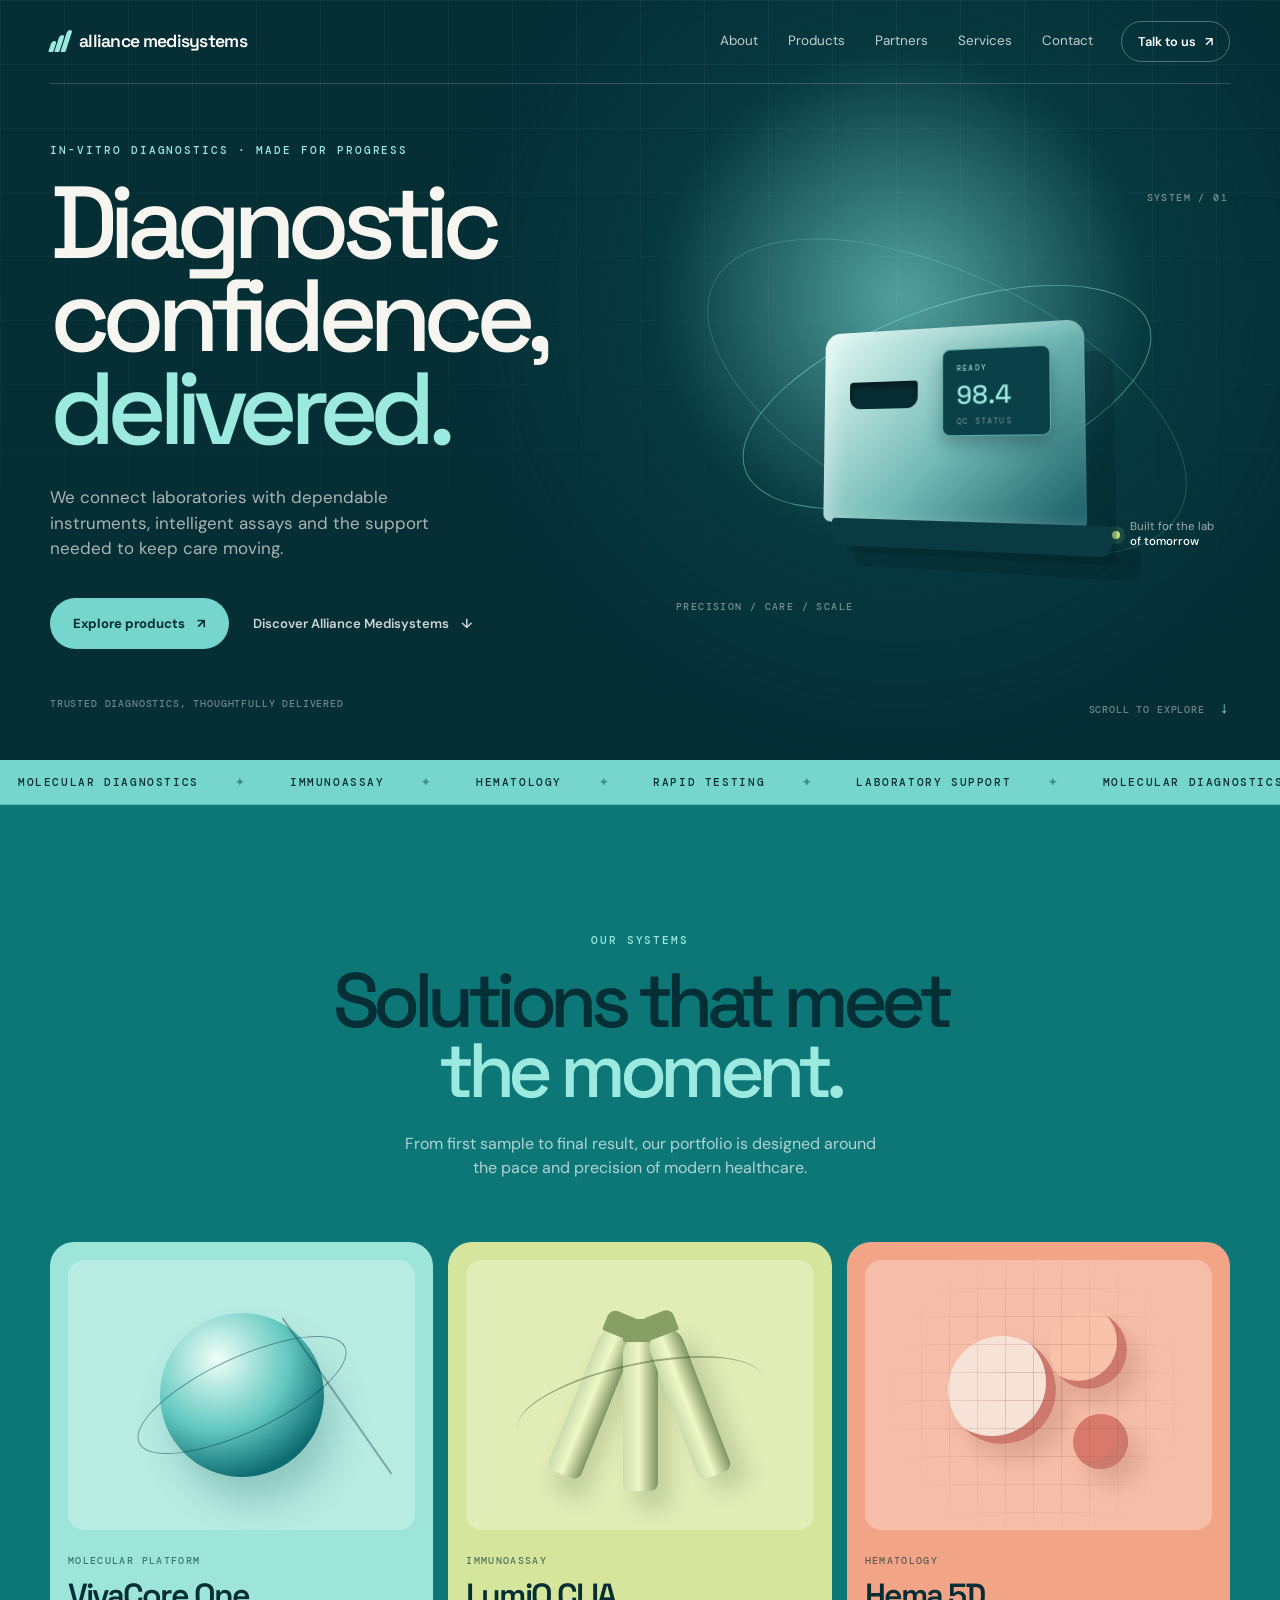
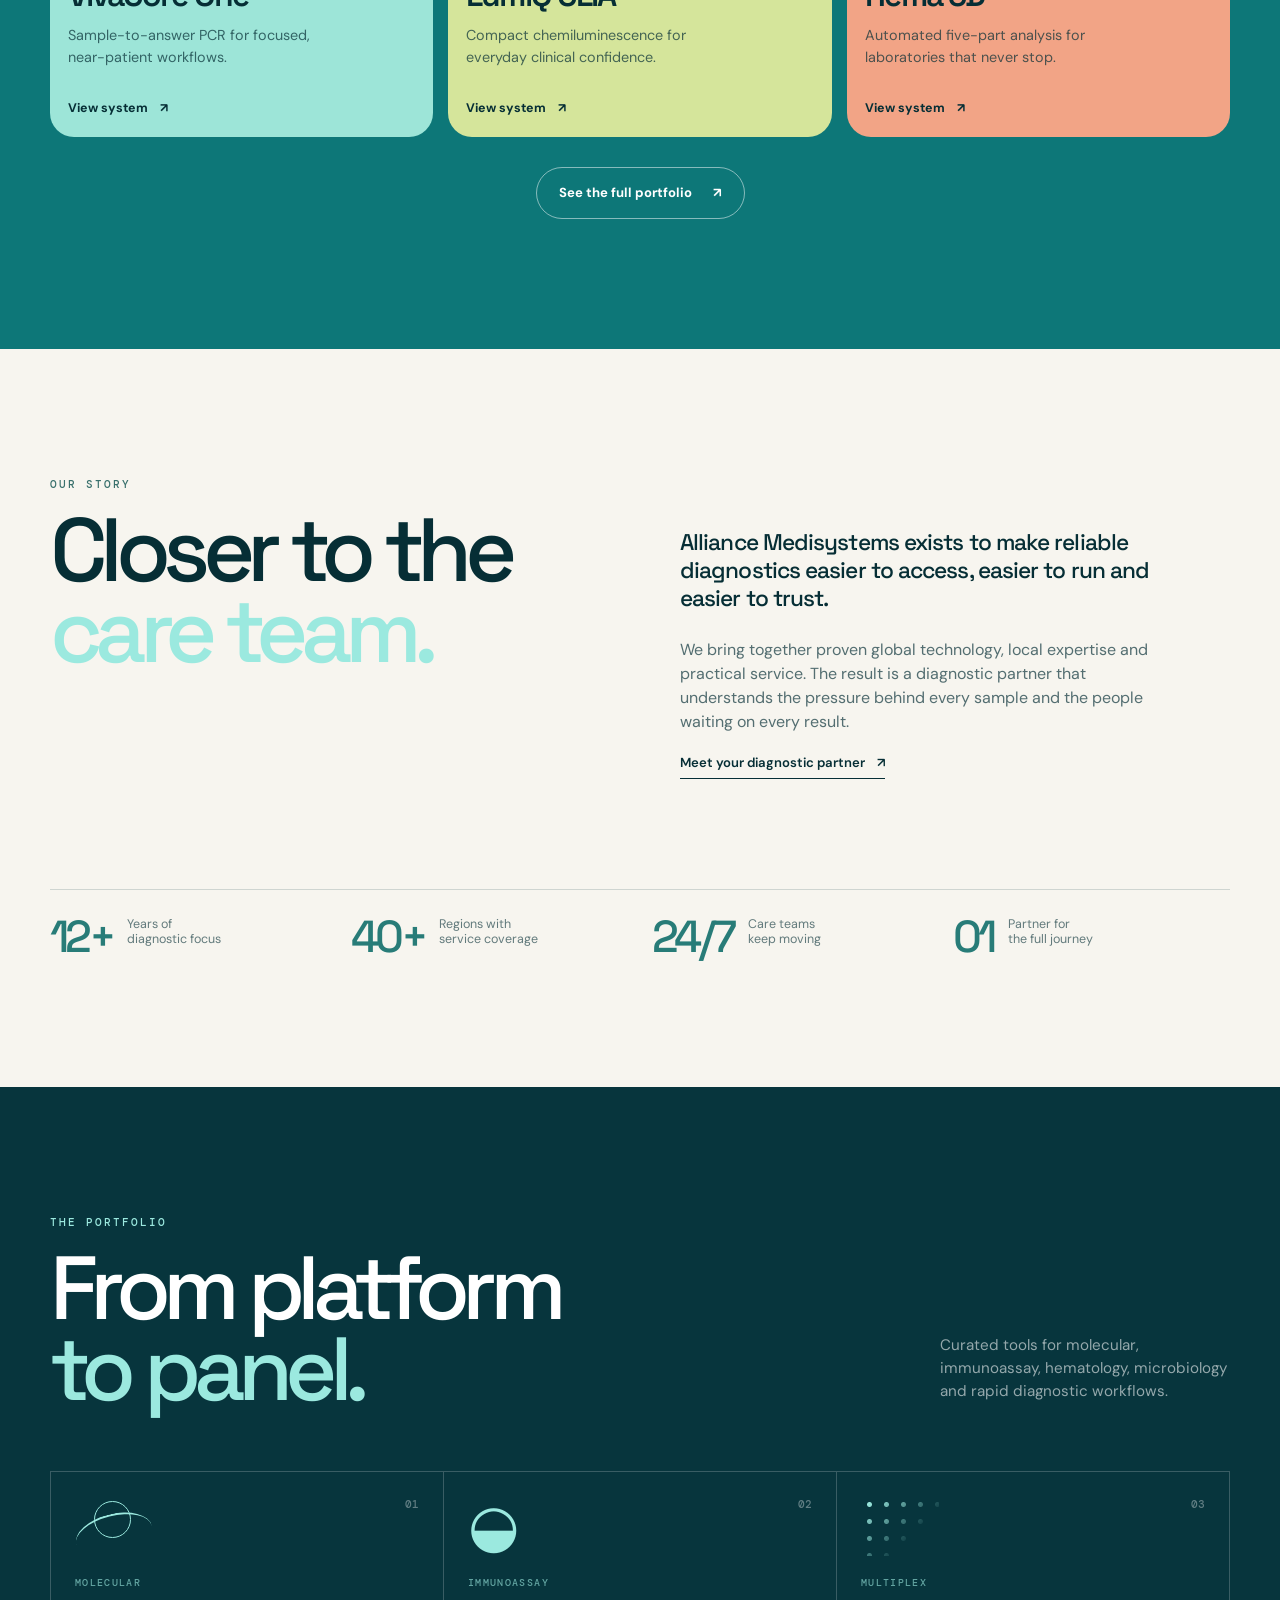
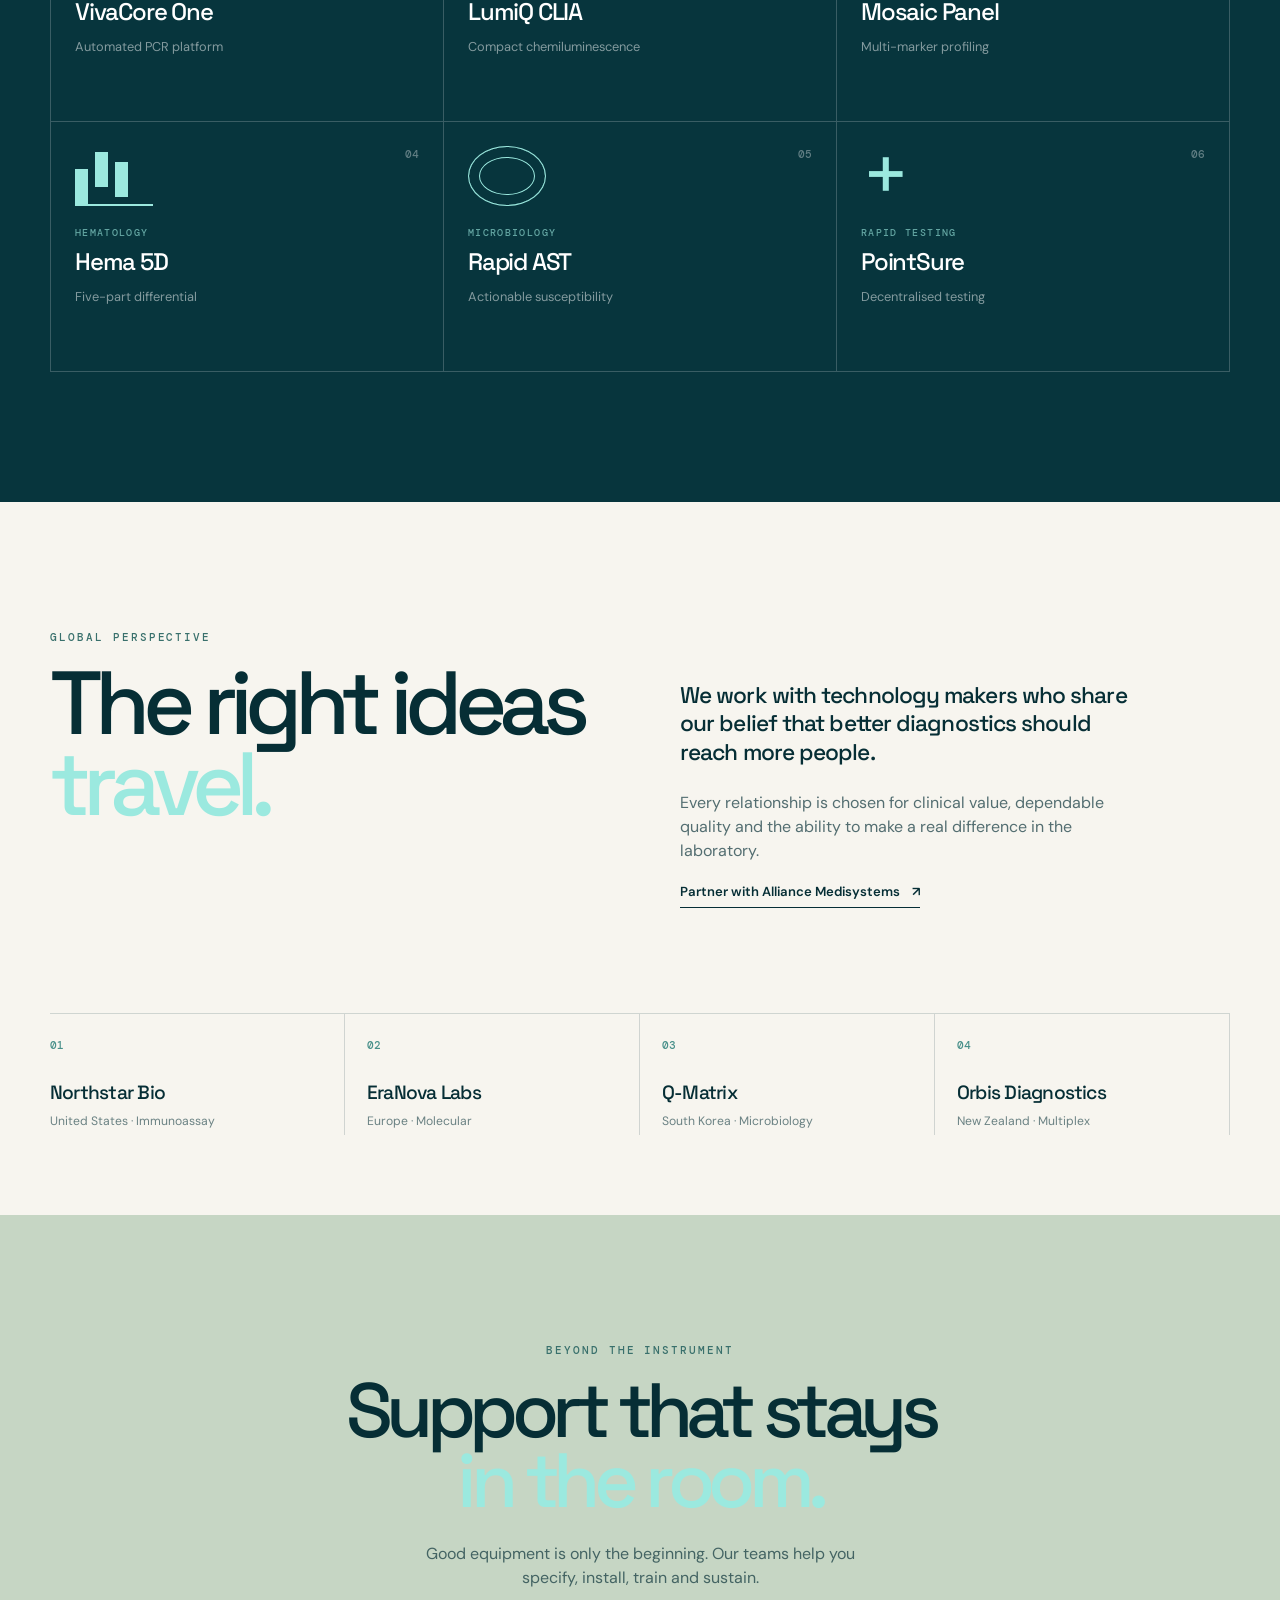
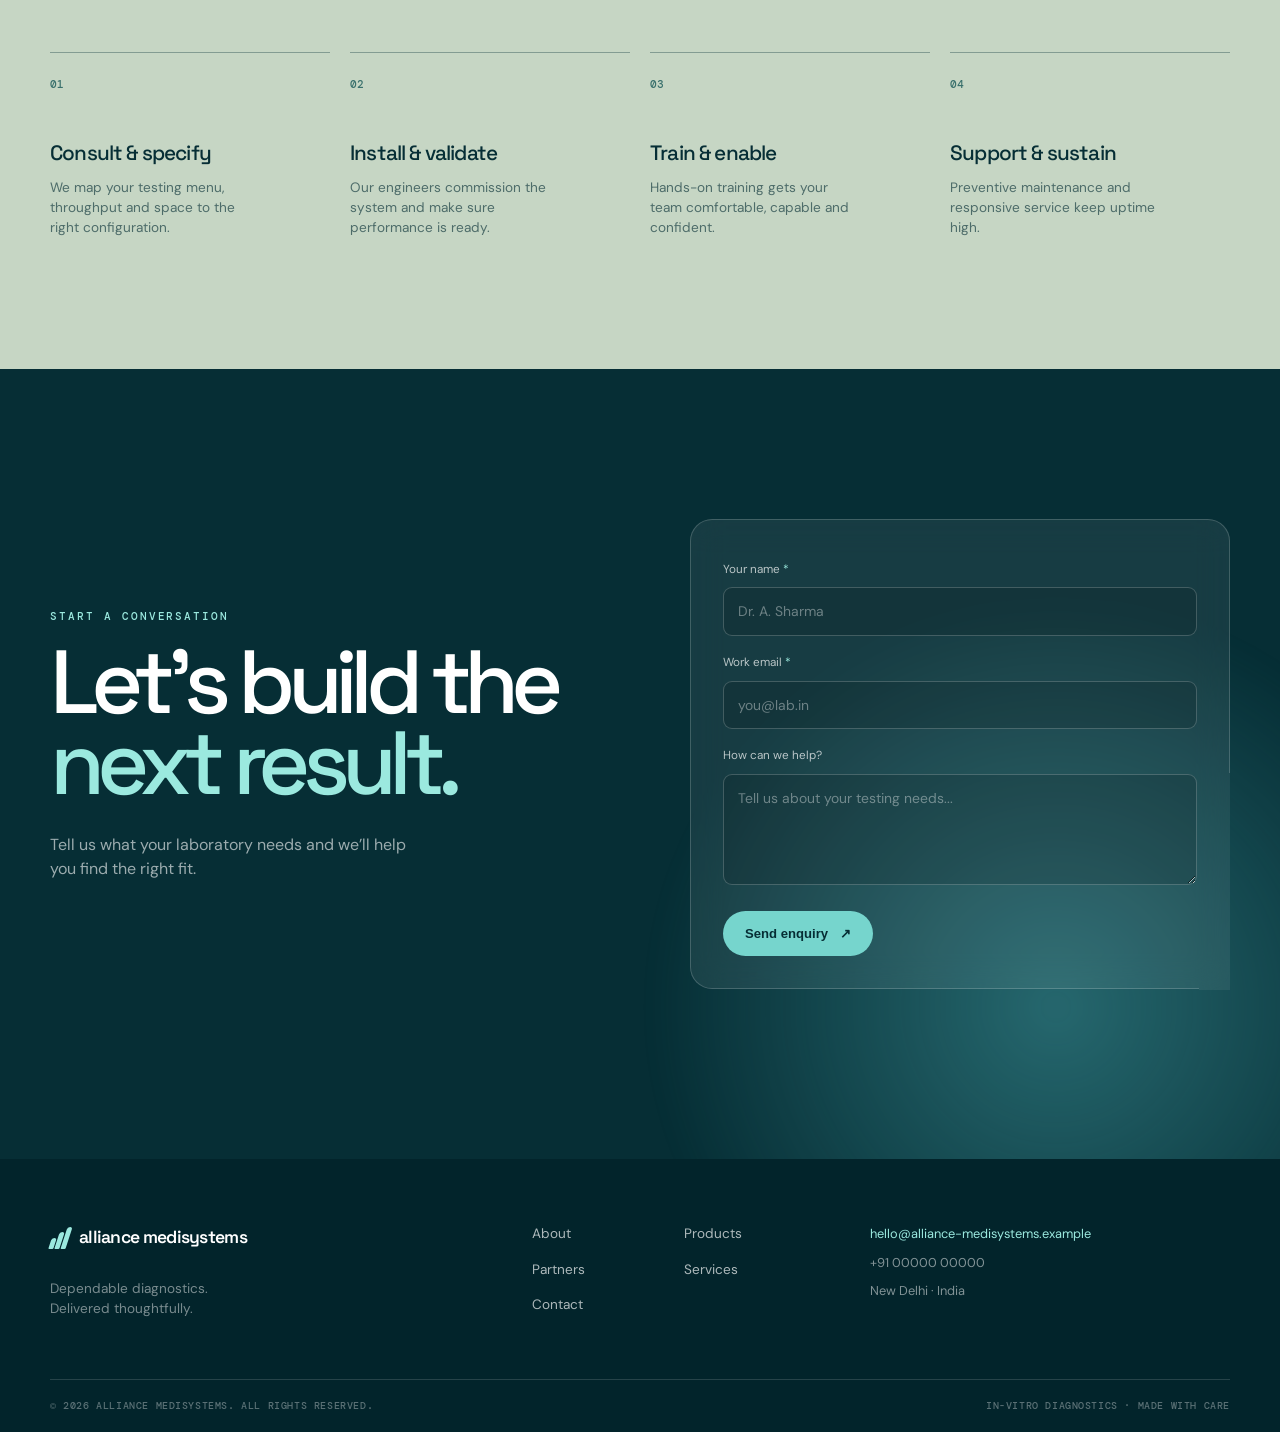
==== index.html @ 9b1dbcbf "Add files via upload" ====
<!doctype html>
<html lang="en">
  <head>
    <meta charset="UTF-8" />
    <meta name="viewport" content="width=device-width, initial-scale=1.0" />
    <meta name="description" content="Alliance Medisystems brings dependable diagnostic instruments, assays and laboratory support to healthcare teams." />
    <meta name="theme-color" content="#062e35" />
    <title>Alliance Medisystems — Diagnostic confidence, delivered</title>
    <link rel="icon" href="favicon.svg" type="image/svg+xml" />
    <link rel="stylesheet" href="styles.css" />
  </head>
  <body>
    <header class="site-header">
      <div class="container nav-wrap">
        <a class="brand" href="#top" aria-label="Alliance Medisystems home">
          <span class="brand-mark" aria-hidden="true"><i></i><i></i><i></i></span>
          <span>alliance medisystems</span>
        </a>
        <nav class="nav-links" aria-label="Primary navigation">
          <a href="#about">About</a>
          <a href="#products">Products</a>
          <a href="#partners">Partners</a>
          <a href="#services">Services</a>
          <a href="#contact">Contact</a>
        </nav>
        <a class="nav-cta" href="#contact">Talk to us <span aria-hidden="true">↗</span></a>
      </div>
    </header>

    <main id="top">
      <section class="hero section-dark">
        <div class="hero-glow"></div>
        <div class="hero-grid"></div>
        <div class="container hero-content">
          <div class="hero-copy">
            <p class="eyebrow">In-vitro diagnostics · Made for progress</p>
            <h1>Diagnostic confidence,<br /><em>delivered.</em></h1>
            <p class="hero-intro">We connect laboratories with dependable instruments, intelligent assays and the support needed to keep care moving.</p>
            <div class="hero-actions">
              <a class="button button-primary" href="#products">Explore products <span aria-hidden="true">↗</span></a>
              <a class="text-link" href="#about">Discover Alliance Medisystems <span aria-hidden="true">↓</span></a>
            </div>
          </div>
          <div class="hero-stage" aria-label="Abstract diagnostic instrument illustration">
            <div class="orbit orbit-one"></div>
            <div class="orbit orbit-two"></div>
            <div class="stage-label stage-label-top">SYSTEM / 01</div>
            <div class="analyzer">
              <div class="analyzer-screen"><span>READY</span><strong>98.4</strong><small>QC STATUS</small></div>
              <div class="analyzer-slot"></div>
              <div class="analyzer-body"></div>
              <div class="analyzer-base"></div>
            </div>
            <div class="stage-note"><span class="status-dot"></span><span>Built for the lab<br /><b>of tomorrow</b></span></div>
            <div class="stage-label stage-label-bottom">PRECISION / CARE / SCALE</div>
          </div>
        </div>
        <div class="container hero-foot">
          <span>Trusted diagnostics, thoughtfully delivered</span>
          <span class="scroll-cue">Scroll to explore <b>↓</b></span>
        </div>
      </section>

      <section class="ticker" aria-label="Company focus">
        <div class="ticker-track"><span>MOLECULAR DIAGNOSTICS <b>✦</b></span><span>IMMUNOASSAY <b>✦</b></span><span>HEMATOLOGY <b>✦</b></span><span>RAPID TESTING <b>✦</b></span><span>LABORATORY SUPPORT <b>✦</b></span><span>MOLECULAR DIAGNOSTICS <b>✦</b></span></div>
      </section>

      <section class="section section-aqua" id="products">
        <div class="container">
          <div class="section-heading centered">
            <p class="eyebrow">Our systems</p>
            <h2>Solutions that meet<br /><em>the moment.</em></h2>
            <p>From first sample to final result, our portfolio is designed around the pace and precision of modern healthcare.</p>
          </div>
          <div class="feature-products">
            <article class="feature-card feature-card-teal">
              <div class="product-visual visual-molecular"><span class="visual-orb"></span><span class="visual-ring"></span><span class="visual-line"></span></div>
              <div class="card-kicker">Molecular platform</div>
              <h3>VivaCore One</h3>
              <p>Sample-to-answer PCR for focused, near-patient workflows.</p>
              <a href="#catalog">View system <span aria-hidden="true">↗</span></a>
            </article>
            <article class="feature-card feature-card-lime">
              <div class="product-visual visual-immuno"><span class="tube tube-one"></span><span class="tube tube-two"></span><span class="tube tube-three"></span><span class="visual-wave"></span></div>
              <div class="card-kicker">Immunoassay</div>
              <h3>LumiQ CLIA</h3>
              <p>Compact chemiluminescence for everyday clinical confidence.</p>
              <a href="#catalog">View system <span aria-hidden="true">↗</span></a>
            </article>
            <article class="feature-card feature-card-coral">
              <div class="product-visual visual-hematology"><span class="cell cell-a"></span><span class="cell cell-b"></span><span class="cell cell-c"></span><span class="visual-grid-lines"></span></div>
              <div class="card-kicker">Hematology</div>
              <h3>Hema 5D</h3>
              <p>Automated five-part analysis for laboratories that never stop.</p>
              <a href="#catalog">View system <span aria-hidden="true">↗</span></a>
            </article>
          </div>
          <div class="section-end-link"><a class="button button-outline" href="#catalog">See the full portfolio <span aria-hidden="true">↗</span></a></div>
        </div>
      </section>

      <section class="section section-paper" id="about">
        <div class="container split-layout">
          <div class="section-heading">
            <p class="eyebrow eyebrow-dark">Our story</p>
            <h2>Closer to the<br /><em>care team.</em></h2>
          </div>
          <div class="story-copy">
            <p class="lead">Alliance Medisystems exists to make reliable diagnostics easier to access, easier to run and easier to trust.</p>
            <p>We bring together proven global technology, local expertise and practical service. The result is a diagnostic partner that understands the pressure behind every sample and the people waiting on every result.</p>
            <a class="dark-link" href="#contact">Meet your diagnostic partner <span aria-hidden="true">↗</span></a>
          </div>
        </div>
        <div class="container stats-row">
          <div class="stat"><strong>12+</strong><span>Years of<br />diagnostic focus</span></div>
          <div class="stat"><strong>40+</strong><span>Regions with<br />service coverage</span></div>
          <div class="stat"><strong>24/7</strong><span>Care teams<br />keep moving</span></div>
          <div class="stat"><strong>01</strong><span>Partner for<br />the full journey</span></div>
        </div>
      </section>

      <section class="section section-dark catalog-section" id="catalog">
        <div class="container">
          <div class="section-heading split-heading">
            <div><p class="eyebrow">The portfolio</p><h2>From platform<br /><em>to panel.</em></h2></div>
            <p>Curated tools for molecular, immunoassay, hematology, microbiology and rapid diagnostic workflows.</p>
          </div>
          <div class="catalog-grid">
            <article class="catalog-card"><span class="catalog-number">01</span><div class="mini-icon mini-wave"></div><p class="card-kicker">Molecular</p><h3>VivaCore One</h3><span>Automated PCR platform</span></article>
            <article class="catalog-card"><span class="catalog-number">02</span><div class="mini-icon mini-signal"></div><p class="card-kicker">Immunoassay</p><h3>LumiQ CLIA</h3><span>Compact chemiluminescence</span></article>
            <article class="catalog-card"><span class="catalog-number">03</span><div class="mini-icon mini-dots"></div><p class="card-kicker">Multiplex</p><h3>Mosaic Panel</h3><span>Multi-marker profiling</span></article>
            <article class="catalog-card"><span class="catalog-number">04</span><div class="mini-icon mini-bars"></div><p class="card-kicker">Hematology</p><h3>Hema 5D</h3><span>Five-part differential</span></article>
            <article class="catalog-card"><span class="catalog-number">05</span><div class="mini-icon mini-ring"></div><p class="card-kicker">Microbiology</p><h3>Rapid AST</h3><span>Actionable susceptibility</span></article>
            <article class="catalog-card"><span class="catalog-number">06</span><div class="mini-icon mini-cross"></div><p class="card-kicker">Rapid testing</p><h3>PointSure</h3><span>Decentralised testing</span></article>
          </div>
        </div>
      </section>

      <section class="section section-paper partners-section" id="partners">
        <div class="container split-layout">
          <div class="section-heading"><p class="eyebrow eyebrow-dark">Global perspective</p><h2>The right ideas<br /><em>travel.</em></h2></div>
          <div class="story-copy"><p class="lead">We work with technology makers who share our belief that better diagnostics should reach more people.</p><p>Every relationship is chosen for clinical value, dependable quality and the ability to make a real difference in the laboratory.</p><a class="dark-link" href="#contact">Partner with Alliance Medisystems <span aria-hidden="true">↗</span></a></div>
        </div>
        <div class="container partner-list">
          <div><span>01</span><strong>Northstar Bio</strong><small>United States · Immunoassay</small></div>
          <div><span>02</span><strong>EraNova Labs</strong><small>Europe · Molecular</small></div>
          <div><span>03</span><strong>Q-Matrix</strong><small>South Korea · Microbiology</small></div>
          <div><span>04</span><strong>Orbis Diagnostics</strong><small>New Zealand · Multiplex</small></div>
        </div>
      </section>

      <section class="section section-sage" id="services">
        <div class="container">
          <div class="section-heading centered"><p class="eyebrow eyebrow-dark">Beyond the instrument</p><h2>Support that stays<br /><em>in the room.</em></h2><p>Good equipment is only the beginning. Our teams help you specify, install, train and sustain.</p></div>
          <div class="service-steps">
            <div class="service-step"><span>01</span><h3>Consult & specify</h3><p>We map your testing menu, throughput and space to the right configuration.</p></div>
            <div class="service-step"><span>02</span><h3>Install & validate</h3><p>Our engineers commission the system and make sure performance is ready.</p></div>
            <div class="service-step"><span>03</span><h3>Train & enable</h3><p>Hands-on training gets your team comfortable, capable and confident.</p></div>
            <div class="service-step"><span>04</span><h3>Support & sustain</h3><p>Preventive maintenance and responsive service keep uptime high.</p></div>
          </div>
        </div>
      </section>

      <section class="section contact-section section-dark" id="contact">
        <div class="hero-glow contact-glow"></div>
        <div class="container contact-layout">
          <div class="section-heading"><p class="eyebrow">Start a conversation</p><h2>Let’s build the<br /><em>next result.</em></h2><p>Tell us what your laboratory needs and we’ll help you find the right fit.</p></div>
          <div class="contact-card">
            <form action="mailto:hello@alliance-medisystems.example" method="post" enctype="text/plain">
              <label for="name">Your name <span>*</span></label><input id="name" name="name" type="text" placeholder="Dr. A. Sharma" required />
              <label for="email">Work email <span>*</span></label><input id="email" name="email" type="email" placeholder="you@lab.in" required />
              <label for="message">How can we help?</label><textarea id="message" name="message" rows="4" placeholder="Tell us about your testing needs..."></textarea>
              <button class="button button-primary" type="submit">Send enquiry <span aria-hidden="true">↗</span></button>
            </form>
          </div>
        </div>
      </section>
    </main>

    <footer class="site-footer">
      <div class="container footer-main">
        <div><a class="brand brand-footer" href="#top"><span class="brand-mark" aria-hidden="true"><i></i><i></i><i></i></span><span>alliance medisystems</span></a><p>Dependable diagnostics.<br />Delivered thoughtfully.</p></div>
        <div class="footer-links"><a href="#about">About</a><a href="#products">Products</a><a href="#partners">Partners</a><a href="#services">Services</a><a href="#contact">Contact</a></div>
        <div class="footer-contact"><span>hello@alliance-medisystems.example</span><span>+91 00000 00000</span><span>New Delhi · India</span></div>
      </div>
      <div class="container footer-bottom"><span>© 2026 Alliance Medisystems. All rights reserved.</span><span>In-vitro diagnostics · Made with care</span></div>
    </footer>
  </body>
</html>
---- styles.css ----
@import url('https://fonts.googleapis.com/css2?family=DM+Mono:wght@400;500&family=DM+Sans:wght@400;500;600;700&family=Space+Grotesk:wght@400;500;600;700&display=swap');

:root { --ink:#062e35; --ink-deep:#03242a; --paper:#f7f5ef; --aqua:#76d5cd; --aqua-bright:#9be9df; --lime:#d5e59b; --sage:#c6d6c4; --coral:#ef9b7b; --muted:#9ab1ae; --line:rgba(6,46,53,.16); --display:'Space Grotesk', sans-serif; --body:'DM Sans', sans-serif; --mono:'DM Mono', monospace; }
* { box-sizing:border-box; }
html { scroll-behavior:smooth; }
body { margin:0; background:var(--paper); color:var(--ink); font-family:var(--body); font-size:16px; line-height:1.5; }
a { color:inherit; text-decoration:none; }
.container { width:min(1180px, calc(100% - 48px)); margin-inline:auto; }
.site-header { position:absolute; inset:0 0 auto; z-index:5; color:#fff; }
.nav-wrap { display:flex; align-items:center; justify-content:space-between; gap:28px; min-height:84px; border-bottom:1px solid rgba(255,255,255,.18); }
.brand { display:inline-flex; align-items:center; gap:10px; font-family:var(--display); font-size:1.1rem; font-weight:600; letter-spacing:-.04em; }
.brand-mark { display:inline-flex; align-items:flex-end; gap:2px; height:22px; }
.brand-mark i { display:block; width:5px; border-radius:5px 5px 2px 2px; background:var(--aqua-bright); transform:skew(-18deg); }
.brand-mark i:nth-child(1){height:11px}.brand-mark i:nth-child(2){height:17px}.brand-mark i:nth-child(3){height:22px}
.nav-links { display:flex; align-items:center; gap:30px; margin-left:auto; font-size:.84rem; color:rgba(255,255,255,.76); }
.nav-links a,.footer-links a { transition:color .2s ease; }.nav-links a:hover,.footer-links a:hover { color:var(--aqua-bright); }
.nav-cta { display:inline-flex; align-items:center; gap:9px; border:1px solid rgba(255,255,255,.3); padding:10px 16px; border-radius:999px; font-size:.8rem; font-weight:600; transition:background .2s ease; }.nav-cta:hover { background:rgba(255,255,255,.14); }
.section { padding:130px 0; }.section-dark { position:relative; overflow:hidden; background:var(--ink); color:var(--paper); }.section-paper { background:var(--paper); }.section-aqua { background:#0d7778; color:#fff; }.section-sage { background:var(--sage); }
.hero { min-height:760px; display:flex; flex-direction:column; justify-content:center; padding:145px 0 42px; }.hero-glow { position:absolute; width:75vw; height:75vw; right:-8%; top:-24%; background:radial-gradient(circle, rgba(116,213,205,.7), rgba(7,79,84,.34) 36%, transparent 68%); filter:blur(10px); pointer-events:none; }.hero-grid { position:absolute; inset:0; opacity:.13; background-image:linear-gradient(rgba(255,255,255,.35) 1px, transparent 1px),linear-gradient(90deg,rgba(255,255,255,.35) 1px,transparent 1px); background-size:64px 64px; mask-image:linear-gradient(to bottom, #000, transparent 80%); }
.hero-content { position:relative; z-index:1; display:grid; grid-template-columns:1fr 1fr; align-items:center; gap:48px; }.hero-copy { max-width:620px; }.eyebrow { margin:0 0 20px; color:var(--aqua-bright); font:500 .68rem/1 var(--mono); letter-spacing:.18em; text-transform:uppercase; }.eyebrow-dark { color:#39706c; }.hero h1,.section-heading h2 { margin:0; font:500 clamp(3.6rem, 8vw, 7rem)/.91 var(--display); letter-spacing:-.085em; }.hero h1 em,.section-heading h2 em { color:var(--aqua-bright); font-style:normal; }.hero-intro { max-width:420px; margin:30px 0 0; color:rgba(247,245,239,.68); font-size:1.06rem; }.hero-actions { display:flex; align-items:center; gap:24px; margin-top:36px; }.button { display:inline-flex; align-items:center; justify-content:center; gap:12px; border:1px solid transparent; border-radius:999px; padding:15px 22px; font-size:.82rem; font-weight:700; cursor:pointer; }.button-primary { background:var(--aqua); color:var(--ink); }.button-primary:hover { background:var(--aqua-bright); }.button-outline { border-color:rgba(255,255,255,.5); color:#fff; }.button-outline:hover { background:#fff; color:var(--ink); }.text-link,.dark-link { display:inline-flex; align-items:center; gap:12px; font-size:.82rem; font-weight:600; }.text-link { color:rgba(255,255,255,.8); }.text-link:hover,.dark-link:hover { color:var(--aqua-bright); }.dark-link { color:var(--ink); border-bottom:1px solid currentColor; padding-bottom:5px; }
.hero-stage { position:relative; min-height:470px; }.analyzer { position:absolute; z-index:2; width:270px; height:270px; left:50%; top:50%; transform:translate(-50%,-44%) perspective(600px) rotateX(4deg) rotateY(-16deg); }.analyzer-body { position:absolute; inset:48px 0 24px; background:linear-gradient(135deg,#e5faf4,#72bab5 55%,#155a62); border-radius:17px 17px 8px 8px; box-shadow:26px 31px 0 rgba(0,29,35,.28), inset 10px 0 20px rgba(255,255,255,.3); }.analyzer-base { position:absolute; height:28px; left:10px; right:-22px; bottom:0; background:#0a3b43; border-radius:4px 4px 12px 12px; box-shadow:25px 20px 0 rgba(0,24,29,.25); }.analyzer-screen { position:absolute; z-index:3; width:108px; height:87px; top:71px; right:32px; padding:12px 14px; background:#0a4048; color:var(--aqua-bright); border:1px solid rgba(160,255,242,.55); border-radius:8px; font-family:var(--mono); box-shadow:0 8px 18px rgba(0,31,36,.3); }.analyzer-screen span,.analyzer-screen small { display:block; font-size:8px; letter-spacing:.15em; }.analyzer-screen strong { display:block; margin:5px 0 4px; font:500 1.6rem var(--display); }.analyzer-screen small { color:rgba(255,255,255,.45); }.analyzer-slot { position:absolute; z-index:3; left:29px; top:101px; width:75px; height:28px; background:#082e35; border-radius:4px 4px 12px 12px; box-shadow:inset 0 4px 8px #0008; }.orbit { position:absolute; left:50%; top:50%; border:1px solid rgba(150,248,232,.45); border-radius:50%; transform:translate(-50%,-50%) rotate(-20deg); }.orbit-one { width:430px; height:180px; }.orbit-two { width:520px; height:245px; transform:translate(-50%,-50%) rotate(26deg); border-color:rgba(150,248,232,.2); }.stage-label { position:absolute; font:500 .62rem var(--mono); letter-spacing:.14em; color:rgba(255,255,255,.45); }.stage-label-top { top:29px; right:2px; }.stage-label-bottom { bottom:19px; left:12px; }.stage-note { position:absolute; right:16px; bottom:83px; display:flex; align-items:center; gap:10px; color:rgba(255,255,255,.6); font-size:.72rem; line-height:1.25; }.stage-note b { color:#fff; font-weight:500; }.status-dot { width:8px; height:8px; border-radius:50%; background:#bade85; box-shadow:0 0 0 5px rgba(186,222,133,.13); }.hero-foot { position:relative; z-index:1; display:flex; justify-content:space-between; margin-top:48px; color:rgba(255,255,255,.42); font:500 .65rem var(--mono); letter-spacing:.08em; text-transform:uppercase; }.scroll-cue b { color:var(--aqua-bright); font-size:1rem; margin-left:8px; }
.ticker { overflow:hidden; background:var(--aqua); color:var(--ink); border-bottom:1px solid rgba(6,46,53,.18); }.ticker-track { display:flex; justify-content:space-around; min-width:1100px; gap:44px; padding:15px 18px; font:500 .67rem var(--mono); letter-spacing:.15em; white-space:nowrap; }.ticker b { margin-left:28px; color:#3c8f8a; }
.section-heading.centered { max-width:650px; margin:0 auto 62px; text-align:center; }.section-heading.centered h2 { font-size:clamp(3rem,6vw,5.2rem); }.section-heading.centered > p:last-child { max-width:480px; margin:26px auto 0; color:rgba(255,255,255,.68); }.section-paper .section-heading.centered > p:last-child,.section-sage .section-heading.centered > p:last-child { color:rgba(6,46,53,.68); }
.feature-products { display:grid; grid-template-columns:repeat(3,1fr); gap:15px; }.feature-card { min-height:490px; padding:18px; border-radius:24px; color:var(--ink); overflow:hidden; transition:transform .3s ease; }.feature-card:hover { transform:translateY(-6px); }.feature-card-teal { background:#9de5d8; }.feature-card-lime { background:var(--lime); }.feature-card-coral { background:#f2a486; }.product-visual { position:relative; height:270px; overflow:hidden; border-radius:16px; background:rgba(255,255,255,.28); }.card-kicker { margin:24px 0 8px; font:500 .65rem var(--mono); letter-spacing:.13em; text-transform:uppercase; opacity:.62; }.feature-card h3 { margin:0; font:600 2rem var(--display); letter-spacing:-.06em; }.feature-card p { max-width:260px; min-height:48px; margin:10px 0 22px; color:rgba(6,46,53,.7); font-size:.9rem; }.feature-card a { font-size:.78rem; font-weight:700; }.feature-card a span,.section-end-link span { margin-left:9px; }.section-end-link { margin-top:30px; text-align:center; }.section-aqua .button-outline { border-color:rgba(255,255,255,.5); }
.visual-orb { position:absolute; width:164px; height:164px; left:50%; top:50%; transform:translate(-50%,-50%); border-radius:50%; background:radial-gradient(circle at 35% 28%,#effff7,#62c8c0 45%,#0d6c71 76%); box-shadow:12px 26px 35px rgba(6,79,78,.22); }.visual-ring { position:absolute; width:228px; height:75px; left:50%; top:50%; transform:translate(-50%,-50%) rotate(-25deg); border:1px solid rgba(6,46,53,.45); border-radius:50%; }.visual-line { position:absolute; width:190px; height:2px; left:50%; top:50%; background:rgba(6,46,53,.34); transform:rotate(55deg); }.tube { position:absolute; bottom:50px; width:35px; height:155px; border-radius:18px 18px 8px 8px; background:linear-gradient(90deg,#cbdbac,#eff8c7 45%,#819363); box-shadow:12px 17px 20px rgba(57,81,38,.18); transform:rotate(22deg); }.tube:before { content:''; position:absolute; top:-17px; left:0; width:35px; height:23px; border-radius:8px 8px 2px 2px; background:#879e65; }.tube-one{left:31%;}.tube-two{left:45%; bottom:39px; transform:rotate(0deg);}.tube-three{left:59%; transform:rotate(-21deg);}.visual-wave { position:absolute; width:250px; height:80px; left:50%; top:53%; border-top:2px solid rgba(57,80,40,.42); border-radius:50%; transform:translate(-50%,-50%) rotate(-12deg); }.cell { position:absolute; border-radius:50%; background:#f6e2d6; box-shadow:inset -10px -8px 0 #ce796d, 13px 16px 20px rgba(124,59,47,.18); }.cell-a{width:108px;height:108px;left:24%;top:28%}.cell-b{width:78px;height:78px;left:53%;top:19%;background:#f8c1a9}.cell-c{width:55px;height:55px;left:60%;top:57%;background:#d8796b}.visual-grid-lines { position:absolute; inset:0; background-image:linear-gradient(rgba(117,57,45,.2) 1px, transparent 1px),linear-gradient(90deg,rgba(117,57,45,.2) 1px,transparent 1px); background-size:28px 28px; mask-image:radial-gradient(circle,#000 10%,transparent 72%); }
.split-layout { display:grid; grid-template-columns:1fr 1fr; gap:80px; align-items:start; }.section-heading h2 { color:var(--ink); font-size:clamp(3.4rem,7vw,6.4rem); }.story-copy { max-width:470px; padding-top:50px; }.story-copy p { color:rgba(6,46,53,.68); }.story-copy .lead { margin:0 0 24px; color:var(--ink); font:500 1.42rem/1.25 var(--display); letter-spacing:-.04em; }.stats-row { display:grid; grid-template-columns:repeat(4,1fr); gap:24px; margin-top:110px; padding-top:27px; border-top:1px solid var(--line); }.stat { display:flex; align-items:flex-start; gap:14px; }.stat strong { color:#287c78; font:500 2.8rem/.9 var(--display); letter-spacing:-.08em; }.stat span { color:rgba(6,46,53,.62); font-size:.78rem; line-height:1.25; }
.catalog-section { background:#07353d; }.split-heading { display:flex; justify-content:space-between; align-items:end; gap:70px; margin-bottom:60px; }.split-heading h2 { color:#fff; }.split-heading > p { max-width:290px; margin:0 0 8px; color:rgba(255,255,255,.57); font-size:.95rem; }.catalog-grid { display:grid; grid-template-columns:repeat(3,1fr); border-top:1px solid rgba(255,255,255,.2); border-left:1px solid rgba(255,255,255,.2); }.catalog-card { position:relative; min-height:250px; padding:24px; border-right:1px solid rgba(255,255,255,.2); border-bottom:1px solid rgba(255,255,255,.2); transition:background .2s ease; }.catalog-card:hover { background:rgba(119,216,206,.1); }.catalog-number { position:absolute; top:25px; right:24px; color:rgba(255,255,255,.36); font:500 .7rem var(--mono); }.mini-icon { position:relative; width:78px; height:60px; margin-bottom:20px; color:var(--aqua-bright); }.mini-wave:before { content:''; position:absolute; inset:18px 0 0; border-top:2px solid currentColor; border-radius:50%; transform:rotate(-14deg); }.mini-wave:after { content:''; position:absolute; left:19px; top:5px; width:35px; height:35px; border:1px solid currentColor; border-radius:50%; }.mini-signal:before { content:'◒'; font:3.7rem/1 var(--display); }.mini-dots { background:radial-gradient(circle,currentColor 2px,transparent 3px) 0 0/17px 17px; mask-image:linear-gradient(135deg,#000 10%,transparent 70%); }.mini-bars { display:flex; align-items:end; gap:6px; border-bottom:2px solid currentColor; }.mini-bars:before,.mini-bars:after { content:''; width:13px; background:currentColor; }.mini-bars:before { height:35px; box-shadow:20px -17px 0 currentColor,40px -7px 0 currentColor; }.mini-ring { border:1px solid currentColor; border-radius:50%; box-shadow:inset 0 0 0 10px #07353d, inset 0 0 0 11px currentColor; }.mini-cross:before { content:'+'; position:absolute; inset:0; font:5rem/.7 var(--display); }.catalog-card .card-kicker { color:var(--aqua-bright); margin:0 0 7px; }.catalog-card h3 { margin:0 0 7px; color:#fff; font:500 1.5rem var(--display); letter-spacing:-.05em; }.catalog-card > span:last-child { color:rgba(255,255,255,.5); font-size:.8rem; }
.partners-section { padding-bottom:80px; }.partner-list { display:grid; grid-template-columns:repeat(4,1fr); gap:0; margin-top:105px; border-top:1px solid var(--line); }.partner-list > div { padding:24px 18px 5px 0; border-right:1px solid var(--line); }.partner-list > div:not(:first-child){padding-left:22px}.partner-list span { display:block; color:#48908a; font:500 .7rem var(--mono); }.partner-list strong { display:block; margin-top:28px; font:500 1.2rem var(--display); letter-spacing:-.04em; }.partner-list small { display:block; margin-top:7px; color:rgba(6,46,53,.58); font-size:.76rem; }
.service-steps { display:grid; grid-template-columns:repeat(4,1fr); gap:20px; }.service-step { padding-top:18px; border-top:1px solid rgba(6,46,53,.35); }.service-step > span { color:#39706c; font:500 .7rem var(--mono); }.service-step h3 { margin:45px 0 12px; font:500 1.3rem var(--display); letter-spacing:-.04em; }.service-step p { margin:0; max-width:210px; color:rgba(6,46,53,.63); font-size:.85rem; }
.contact-section { padding:150px 0 170px; }.contact-glow { top:20%; right:-20%; background:radial-gradient(circle,rgba(76,172,178,.46),transparent 60%); }.contact-layout { position:relative; z-index:1; display:grid; grid-template-columns:1fr 1fr; align-items:center; gap:100px; }.contact-section .section-heading h2 { color:#fff; }.contact-section .section-heading > p:last-child { max-width:365px; margin-top:28px; color:rgba(255,255,255,.6); }.contact-card { padding:32px; border:1px solid rgba(255,255,255,.18); border-radius:22px; background:rgba(255,255,255,.07); backdrop-filter:blur(16px); }.contact-card form { display:grid; gap:9px; }.contact-card label { margin-top:9px; color:rgba(255,255,255,.7); font-size:.73rem; }.contact-card label span { color:var(--aqua-bright); }.contact-card input,.contact-card textarea { width:100%; border:1px solid rgba(255,255,255,.2); border-radius:9px; padding:13px 14px; background:rgba(0,0,0,.12); color:#fff; font:inherit; font-size:.87rem; outline:0; }.contact-card input:focus,.contact-card textarea:focus { border-color:var(--aqua-bright); }.contact-card textarea { resize:vertical; }.contact-card ::placeholder { color:rgba(255,255,255,.38); }.contact-card button { justify-self:start; margin-top:17px; border:0; }
.site-footer { background:#02242b; color:var(--paper); padding:65px 0 20px; }.footer-main { display:grid; grid-template-columns:1.2fr .8fr 1fr; gap:50px; padding-bottom:60px; }.brand-footer { color:#fff; }.footer-main p { margin:23px 0 0; color:rgba(255,255,255,.47); font-size:.85rem; }.footer-links { display:grid; grid-template-columns:repeat(2,1fr); gap:15px; align-content:start; color:rgba(255,255,255,.68); font-size:.85rem; }.footer-contact { display:grid; align-content:start; gap:9px; color:rgba(255,255,255,.5); font-size:.8rem; }.footer-contact span:first-child { color:var(--aqua-bright); }.footer-bottom { display:flex; justify-content:space-between; gap:20px; padding-top:19px; border-top:1px solid rgba(255,255,255,.14); color:rgba(255,255,255,.35); font:500 .62rem var(--mono); text-transform:uppercase; letter-spacing:.06em; }
@media (max-width: 800px) { .container{width:min(100% - 32px, 620px)}.nav-wrap{min-height:72px}.nav-links{display:none}.nav-cta{padding:8px 12px}.hero{min-height:850px;padding-top:125px}.hero-content,.split-layout,.contact-layout{grid-template-columns:1fr;gap:40px}.hero-copy{max-width:520px}.hero-stage{min-height:390px;order:2}.hero h1{font-size:clamp(3.7rem,17vw,6rem)}.hero-foot{margin-top:25px}.stage-label-top{right:12px}.feature-products,.catalog-grid{grid-template-columns:1fr}.feature-card{min-height:430px}.product-visual{height:220px}.section{padding:90px 0}.section-heading h2{font-size:clamp(3.5rem,16vw,5rem)}.story-copy{padding-top:0}.stats-row{grid-template-columns:repeat(2,1fr);margin-top:65px}.split-heading{display:block}.split-heading>p{margin-top:25px}.partner-list{grid-template-columns:repeat(2,1fr);margin-top:70px}.partner-list>div{border-bottom:1px solid var(--line);padding-bottom:22px}.service-steps{grid-template-columns:repeat(2,1fr);gap:40px 20px}.contact-layout{gap:55px}.footer-main{grid-template-columns:1fr 1fr;gap:35px}.footer-contact{grid-column:1/-1}.footer-bottom{display:block}.footer-bottom span{display:block;margin-top:7px} }
@media (max-width: 430px) { .hero-actions{align-items:flex-start;flex-direction:column;gap:18px}.hero-stage{transform:scale(.83);transform-origin:center top;margin-bottom:-70px}.stats-row{gap:28px 10px}.stat strong{font-size:2.3rem}.partner-list{grid-template-columns:1fr}.partner-list>div,.partner-list>div:not(:first-child){padding-left:0}.service-steps{grid-template-columns:1fr}.footer-main{grid-template-columns:1fr}.footer-links{grid-column:1/-1}.contact-card{padding:21px} }
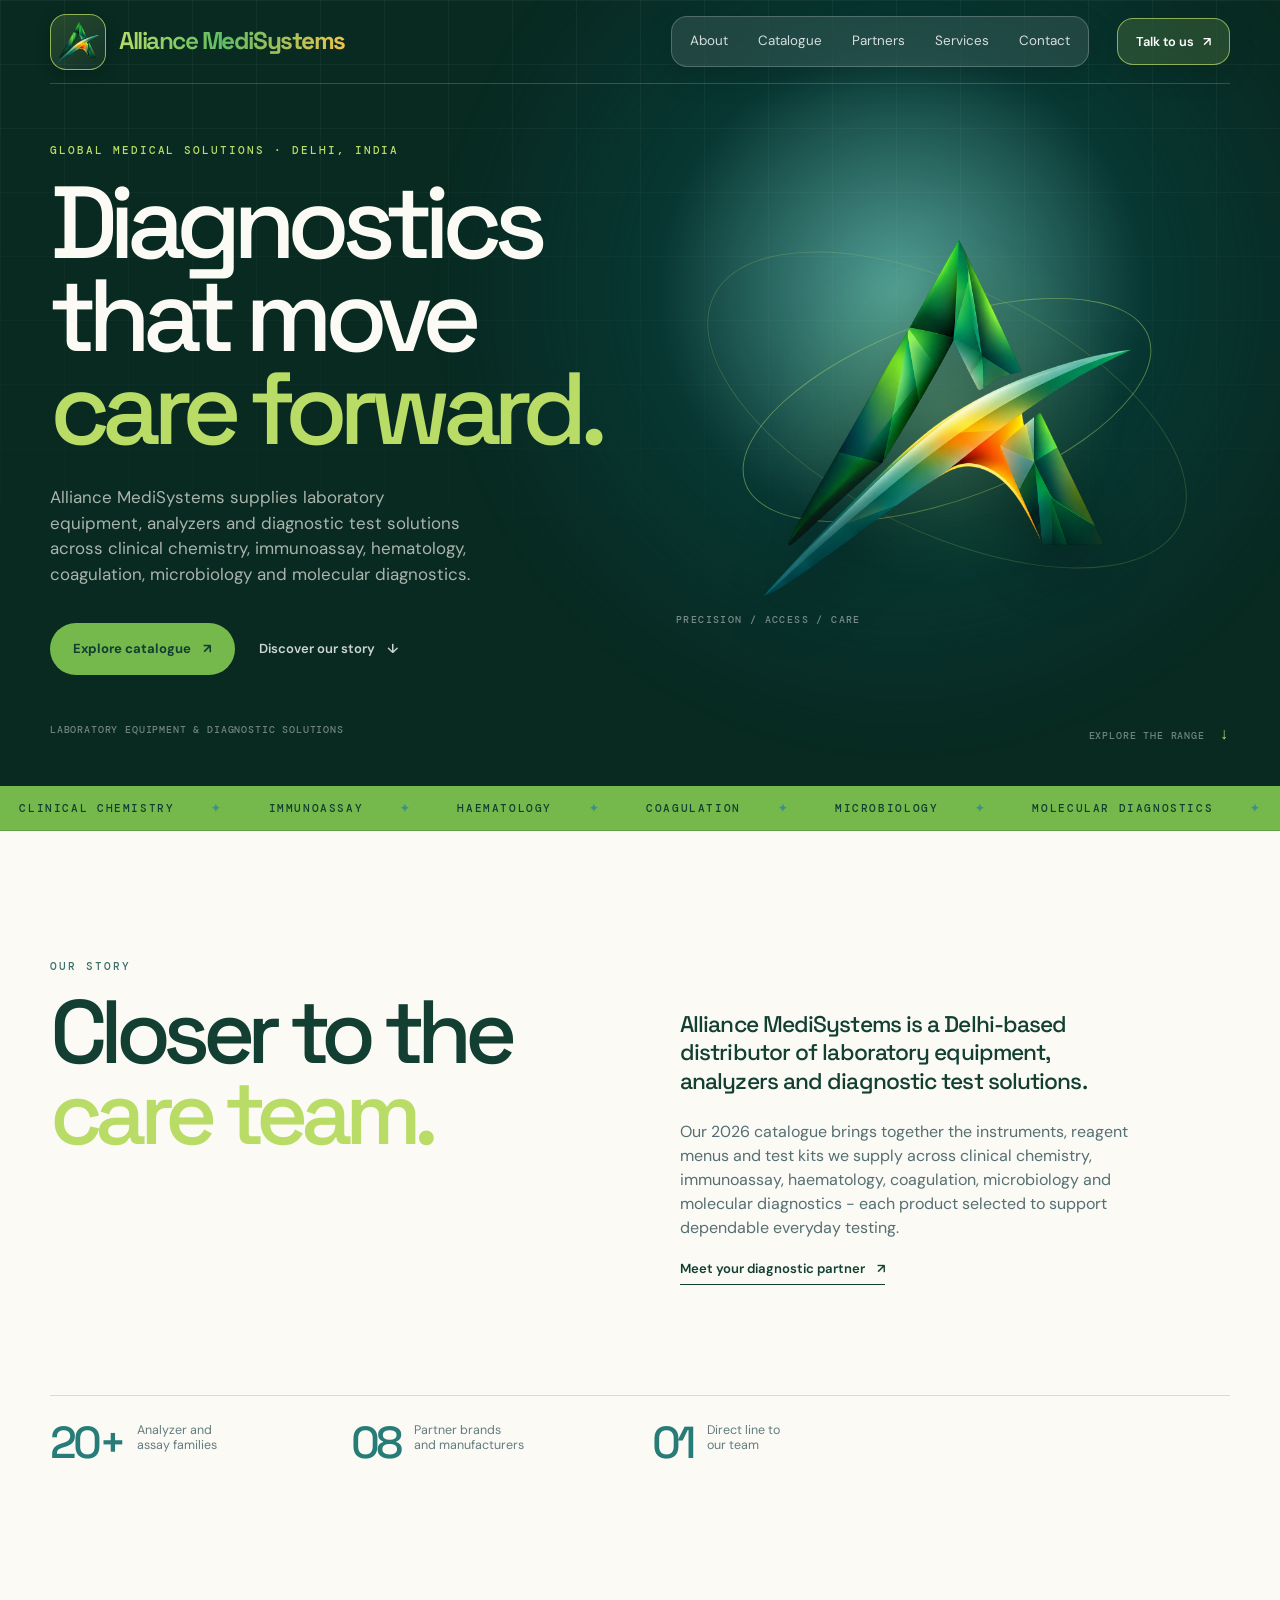
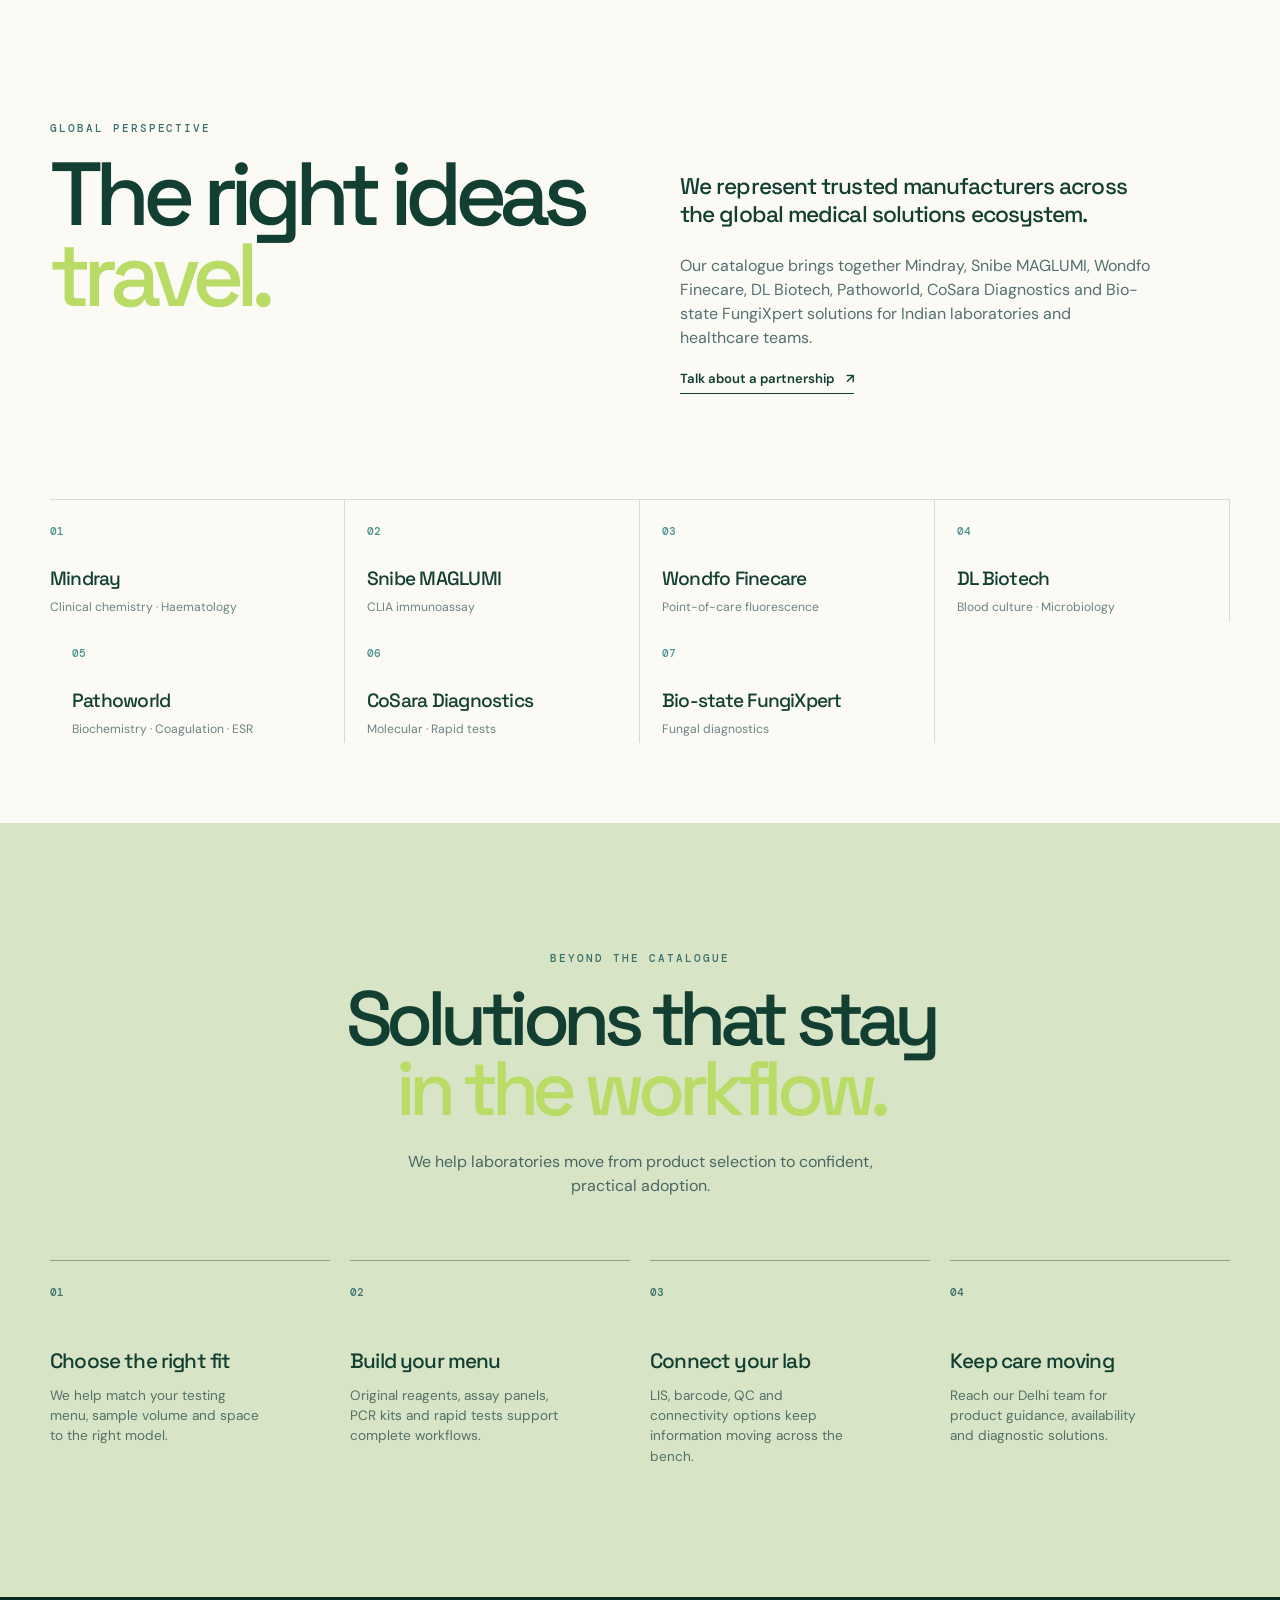
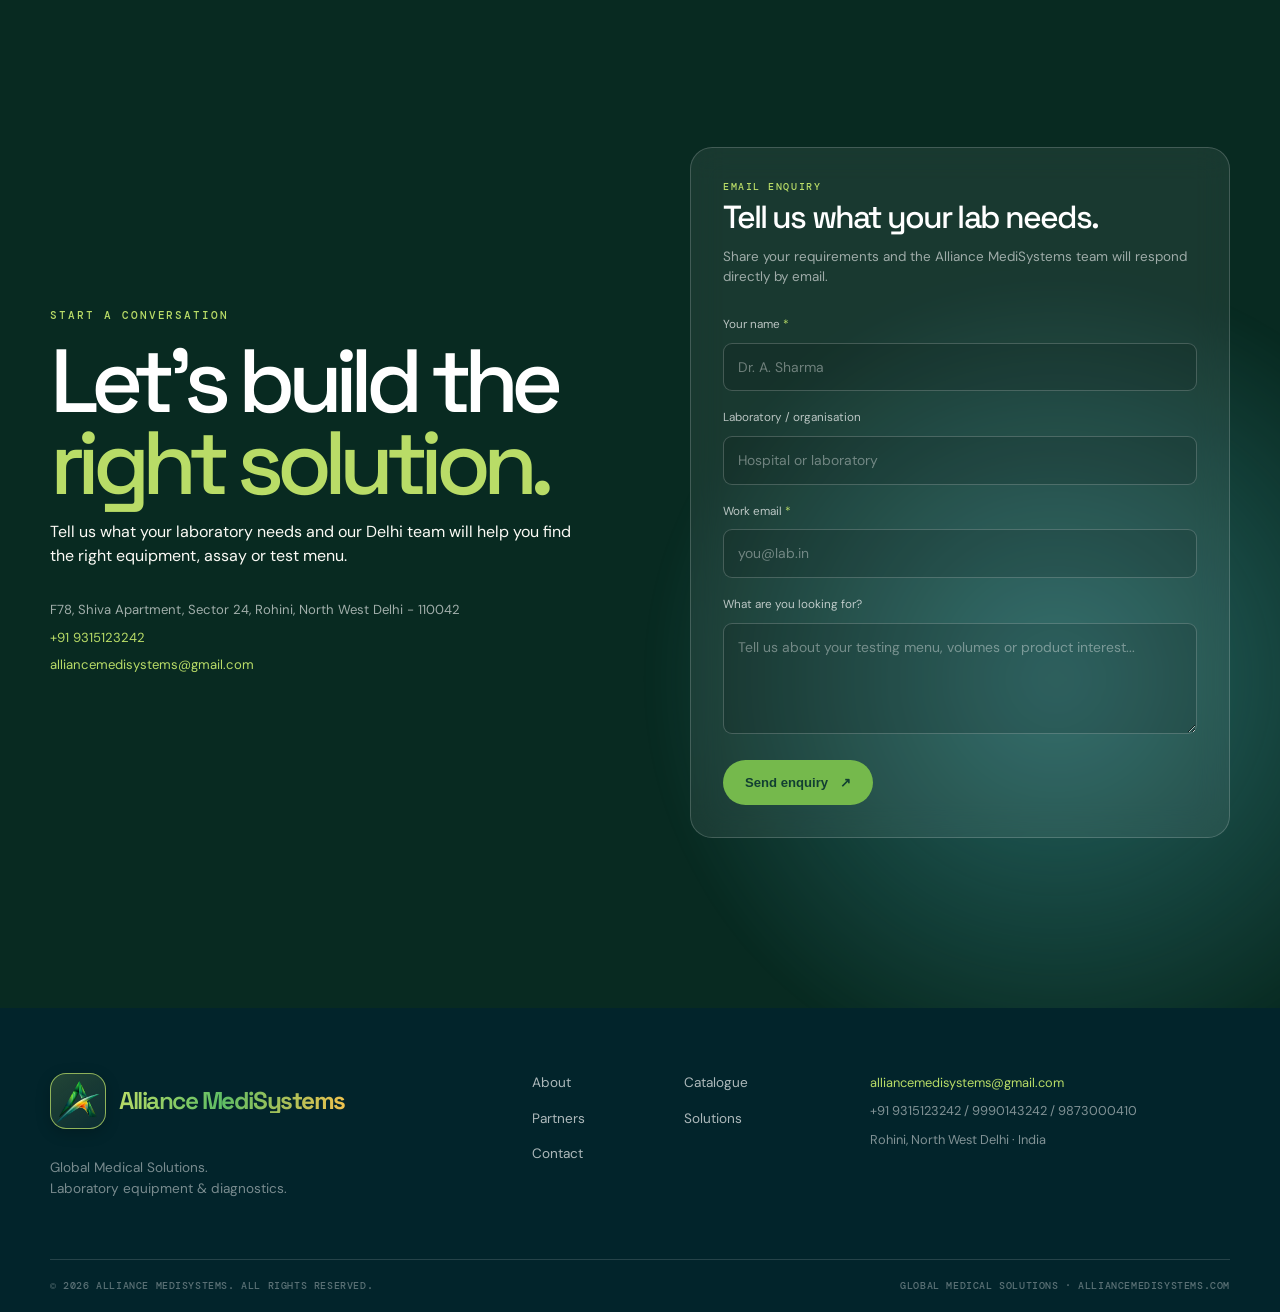
==== commit 6ce77618: "Add files via upload" ====
--- a/index.html
+++ b/index.html
@@ -3,25 +3,25 @@
   <head>
     <meta charset="UTF-8" />
     <meta name="viewport" content="width=device-width, initial-scale=1.0" />
-    <meta name="description" content="Alliance Medisystems brings dependable diagnostic instruments, assays and laboratory support to healthcare teams." />
+    <meta name="description" content="Alliance MediSystems brings dependable diagnostic instruments, assays and laboratory support to healthcare teams." />
     <meta name="theme-color" content="#062e35" />
-    <title>Alliance Medisystems — Diagnostic confidence, delivered</title>
-    <link rel="icon" href="favicon.svg" type="image/svg+xml" />
+    <title>Alliance MediSystems — Diagnostic confidence, delivered</title>
+    <link rel="icon" href="alliance-logo-transparent.png" type="image/png" />
     <link rel="stylesheet" href="styles.css" />
   </head>
   <body>
     <header class="site-header">
       <div class="container nav-wrap">
-        <a class="brand" href="#top" aria-label="Alliance Medisystems home">
-          <span class="brand-mark" aria-hidden="true"><i></i><i></i><i></i></span>
-          <span>alliance medisystems</span>
+        <a class="brand" href="#top" aria-label="Alliance MediSystems home">
+          <span class="logo-box"><img src="alliance-logo-transparent.png" alt="" /></span>
+          <span>Alliance <strong>MediSystems</strong></span>
         </a>
         <nav class="nav-links" aria-label="Primary navigation">
           <a href="#about">About</a>
-          <a href="#products">Products</a>
+          <a href="catalogue.html">Catalogue</a>
           <a href="#partners">Partners</a>
           <a href="#services">Services</a>
-          <a href="#contact">Contact</a>
+          <a href="contact.html">Contact</a>
         </nav>
         <a class="nav-cta" href="#contact">Talk to us <span aria-hidden="true">↗</span></a>
       </div>
@@ -33,70 +33,30 @@
         <div class="hero-grid"></div>
         <div class="container hero-content">
           <div class="hero-copy">
-            <p class="eyebrow">In-vitro diagnostics · Made for progress</p>
-            <h1>Diagnostic confidence,<br /><em>delivered.</em></h1>
-            <p class="hero-intro">We connect laboratories with dependable instruments, intelligent assays and the support needed to keep care moving.</p>
+            <p class="eyebrow">Global medical solutions · Delhi, India</p>
+            <h1>Diagnostics that move<br /><em>care forward.</em></h1>
+            <p class="hero-intro">Alliance MediSystems supplies laboratory equipment, analyzers and diagnostic test solutions across clinical chemistry, immunoassay, hematology, coagulation, microbiology and molecular diagnostics.</p>
             <div class="hero-actions">
-              <a class="button button-primary" href="#products">Explore products <span aria-hidden="true">↗</span></a>
-              <a class="text-link" href="#about">Discover Alliance Medisystems <span aria-hidden="true">↓</span></a>
+              <a class="button button-primary" href="catalogue.html">Explore catalogue <span aria-hidden="true">↗</span></a>
+              <a class="text-link" href="#about">Discover our story <span aria-hidden="true">↓</span></a>
             </div>
           </div>
-          <div class="hero-stage" aria-label="Abstract diagnostic instrument illustration">
+          <div class="hero-stage hero-logo-stage" aria-label="Alliance MediSystems logo">
             <div class="orbit orbit-one"></div>
             <div class="orbit orbit-two"></div>
-            <div class="stage-label stage-label-top">SYSTEM / 01</div>
-            <div class="analyzer">
-              <div class="analyzer-screen"><span>READY</span><strong>98.4</strong><small>QC STATUS</small></div>
-              <div class="analyzer-slot"></div>
-              <div class="analyzer-body"></div>
-              <div class="analyzer-base"></div>
-            </div>
-            <div class="stage-note"><span class="status-dot"></span><span>Built for the lab<br /><b>of tomorrow</b></span></div>
-            <div class="stage-label stage-label-bottom">PRECISION / CARE / SCALE</div>
+            <div class="hero-logo-halo"></div>
+            <img class="hero-logo" src="alliance-logo-transparent.png" alt="Alliance MediSystems" />
+            <div class="stage-label stage-label-bottom">PRECISION / ACCESS / CARE</div>
           </div>
         </div>
         <div class="container hero-foot">
-          <span>Trusted diagnostics, thoughtfully delivered</span>
-          <span class="scroll-cue">Scroll to explore <b>↓</b></span>
+          <span>Laboratory equipment & diagnostic solutions</span>
+          <span class="scroll-cue">Explore the range <b>↓</b></span>
         </div>
       </section>
 
       <section class="ticker" aria-label="Company focus">
-        <div class="ticker-track"><span>MOLECULAR DIAGNOSTICS <b>✦</b></span><span>IMMUNOASSAY <b>✦</b></span><span>HEMATOLOGY <b>✦</b></span><span>RAPID TESTING <b>✦</b></span><span>LABORATORY SUPPORT <b>✦</b></span><span>MOLECULAR DIAGNOSTICS <b>✦</b></span></div>
-      </section>
-
-      <section class="section section-aqua" id="products">
-        <div class="container">
-          <div class="section-heading centered">
-            <p class="eyebrow">Our systems</p>
-            <h2>Solutions that meet<br /><em>the moment.</em></h2>
-            <p>From first sample to final result, our portfolio is designed around the pace and precision of modern healthcare.</p>
-          </div>
-          <div class="feature-products">
-            <article class="feature-card feature-card-teal">
-              <div class="product-visual visual-molecular"><span class="visual-orb"></span><span class="visual-ring"></span><span class="visual-line"></span></div>
-              <div class="card-kicker">Molecular platform</div>
-              <h3>VivaCore One</h3>
-              <p>Sample-to-answer PCR for focused, near-patient workflows.</p>
-              <a href="#catalog">View system <span aria-hidden="true">↗</span></a>
-            </article>
-            <article class="feature-card feature-card-lime">
-              <div class="product-visual visual-immuno"><span class="tube tube-one"></span><span class="tube tube-two"></span><span class="tube tube-three"></span><span class="visual-wave"></span></div>
-              <div class="card-kicker">Immunoassay</div>
-              <h3>LumiQ CLIA</h3>
-              <p>Compact chemiluminescence for everyday clinical confidence.</p>
-              <a href="#catalog">View system <span aria-hidden="true">↗</span></a>
-            </article>
-            <article class="feature-card feature-card-coral">
-              <div class="product-visual visual-hematology"><span class="cell cell-a"></span><span class="cell cell-b"></span><span class="cell cell-c"></span><span class="visual-grid-lines"></span></div>
-              <div class="card-kicker">Hematology</div>
-              <h3>Hema 5D</h3>
-              <p>Automated five-part analysis for laboratories that never stop.</p>
-              <a href="#catalog">View system <span aria-hidden="true">↗</span></a>
-            </article>
-          </div>
-          <div class="section-end-link"><a class="button button-outline" href="#catalog">See the full portfolio <span aria-hidden="true">↗</span></a></div>
-        </div>
+        <div class="ticker-track"><span>CLINICAL CHEMISTRY <b>✦</b></span><span>IMMUNOASSAY <b>✦</b></span><span>HAEMATOLOGY <b>✦</b></span><span>COAGULATION <b>✦</b></span><span>MICROBIOLOGY <b>✦</b></span><span>MOLECULAR DIAGNOSTICS <b>✦</b></span></div>
       </section>
 
       <section class="section section-paper" id="about">
@@ -106,57 +66,42 @@
             <h2>Closer to the<br /><em>care team.</em></h2>
           </div>
           <div class="story-copy">
-            <p class="lead">Alliance Medisystems exists to make reliable diagnostics easier to access, easier to run and easier to trust.</p>
-            <p>We bring together proven global technology, local expertise and practical service. The result is a diagnostic partner that understands the pressure behind every sample and the people waiting on every result.</p>
+            <p class="lead">Alliance MediSystems is a Delhi-based distributor of laboratory equipment, analyzers and diagnostic test solutions.</p>
+            <p>Our 2026 catalogue brings together the instruments, reagent menus and test kits we supply across clinical chemistry, immunoassay, haematology, coagulation, microbiology and molecular diagnostics - each product selected to support dependable everyday testing.</p>
             <a class="dark-link" href="#contact">Meet your diagnostic partner <span aria-hidden="true">↗</span></a>
           </div>
         </div>
         <div class="container stats-row">
-          <div class="stat"><strong>12+</strong><span>Years of<br />diagnostic focus</span></div>
-          <div class="stat"><strong>40+</strong><span>Regions with<br />service coverage</span></div>
-          <div class="stat"><strong>24/7</strong><span>Care teams<br />keep moving</span></div>
-          <div class="stat"><strong>01</strong><span>Partner for<br />the full journey</span></div>
-        </div>
-      </section>
-
-      <section class="section section-dark catalog-section" id="catalog">
-        <div class="container">
-          <div class="section-heading split-heading">
-            <div><p class="eyebrow">The portfolio</p><h2>From platform<br /><em>to panel.</em></h2></div>
-            <p>Curated tools for molecular, immunoassay, hematology, microbiology and rapid diagnostic workflows.</p>
-          </div>
-          <div class="catalog-grid">
-            <article class="catalog-card"><span class="catalog-number">01</span><div class="mini-icon mini-wave"></div><p class="card-kicker">Molecular</p><h3>VivaCore One</h3><span>Automated PCR platform</span></article>
-            <article class="catalog-card"><span class="catalog-number">02</span><div class="mini-icon mini-signal"></div><p class="card-kicker">Immunoassay</p><h3>LumiQ CLIA</h3><span>Compact chemiluminescence</span></article>
-            <article class="catalog-card"><span class="catalog-number">03</span><div class="mini-icon mini-dots"></div><p class="card-kicker">Multiplex</p><h3>Mosaic Panel</h3><span>Multi-marker profiling</span></article>
-            <article class="catalog-card"><span class="catalog-number">04</span><div class="mini-icon mini-bars"></div><p class="card-kicker">Hematology</p><h3>Hema 5D</h3><span>Five-part differential</span></article>
-            <article class="catalog-card"><span class="catalog-number">05</span><div class="mini-icon mini-ring"></div><p class="card-kicker">Microbiology</p><h3>Rapid AST</h3><span>Actionable susceptibility</span></article>
-            <article class="catalog-card"><span class="catalog-number">06</span><div class="mini-icon mini-cross"></div><p class="card-kicker">Rapid testing</p><h3>PointSure</h3><span>Decentralised testing</span></article>
-          </div>
+          <div class="stat"><strong>20+</strong><span>Analyzer and<br />assay families</span></div>
+          <div class="stat"><strong>08</strong><span>Partner brands<br />and manufacturers</span></div>
+          <div class="stat"><strong>01</strong><span>Direct line to<br />our team</span></div>
         </div>
       </section>
 
       <section class="section section-paper partners-section" id="partners">
         <div class="container split-layout">
           <div class="section-heading"><p class="eyebrow eyebrow-dark">Global perspective</p><h2>The right ideas<br /><em>travel.</em></h2></div>
-          <div class="story-copy"><p class="lead">We work with technology makers who share our belief that better diagnostics should reach more people.</p><p>Every relationship is chosen for clinical value, dependable quality and the ability to make a real difference in the laboratory.</p><a class="dark-link" href="#contact">Partner with Alliance Medisystems <span aria-hidden="true">↗</span></a></div>
+          <div class="story-copy"><p class="lead">We represent trusted manufacturers across the global medical solutions ecosystem.</p><p>Our catalogue brings together Mindray, Snibe MAGLUMI, Wondfo Finecare, DL Biotech, Pathoworld, CoSara Diagnostics and Bio-state FungiXpert solutions for Indian laboratories and healthcare teams.</p><a class="dark-link" href="#contact">Talk about a partnership <span aria-hidden="true">↗</span></a></div>
         </div>
         <div class="container partner-list">
-          <div><span>01</span><strong>Northstar Bio</strong><small>United States · Immunoassay</small></div>
-          <div><span>02</span><strong>EraNova Labs</strong><small>Europe · Molecular</small></div>
-          <div><span>03</span><strong>Q-Matrix</strong><small>South Korea · Microbiology</small></div>
-          <div><span>04</span><strong>Orbis Diagnostics</strong><small>New Zealand · Multiplex</small></div>
+          <div><span>01</span><strong>Mindray</strong><small>Clinical chemistry · Haematology</small></div>
+          <div><span>02</span><strong>Snibe MAGLUMI</strong><small>CLIA immunoassay</small></div>
+          <div><span>03</span><strong>Wondfo Finecare</strong><small>Point-of-care fluorescence</small></div>
+          <div><span>04</span><strong>DL Biotech</strong><small>Blood culture · Microbiology</small></div>
+          <div><span>05</span><strong>Pathoworld</strong><small>Biochemistry · Coagulation · ESR</small></div>
+          <div><span>06</span><strong>CoSara Diagnostics</strong><small>Molecular · Rapid tests</small></div>
+          <div><span>07</span><strong>Bio-state FungiXpert</strong><small>Fungal diagnostics</small></div>
         </div>
       </section>
 
       <section class="section section-sage" id="services">
         <div class="container">
-          <div class="section-heading centered"><p class="eyebrow eyebrow-dark">Beyond the instrument</p><h2>Support that stays<br /><em>in the room.</em></h2><p>Good equipment is only the beginning. Our teams help you specify, install, train and sustain.</p></div>
+          <div class="section-heading centered"><p class="eyebrow eyebrow-dark">Beyond the catalogue</p><h2>Solutions that stay<br /><em>in the workflow.</em></h2><p>We help laboratories move from product selection to confident, practical adoption.</p></div>
           <div class="service-steps">
-            <div class="service-step"><span>01</span><h3>Consult & specify</h3><p>We map your testing menu, throughput and space to the right configuration.</p></div>
-            <div class="service-step"><span>02</span><h3>Install & validate</h3><p>Our engineers commission the system and make sure performance is ready.</p></div>
-            <div class="service-step"><span>03</span><h3>Train & enable</h3><p>Hands-on training gets your team comfortable, capable and confident.</p></div>
-            <div class="service-step"><span>04</span><h3>Support & sustain</h3><p>Preventive maintenance and responsive service keep uptime high.</p></div>
+            <div class="service-step"><span>01</span><h3>Choose the right fit</h3><p>We help match your testing menu, sample volume and space to the right model.</p></div>
+            <div class="service-step"><span>02</span><h3>Build your menu</h3><p>Original reagents, assay panels, PCR kits and rapid tests support complete workflows.</p></div>
+            <div class="service-step"><span>03</span><h3>Connect your lab</h3><p>LIS, barcode, QC and connectivity options keep information moving across the bench.</p></div>
+            <div class="service-step"><span>04</span><h3>Keep care moving</h3><p>Reach our Delhi team for product guidance, availability and diagnostic solutions.</p></div>
           </div>
         </div>
       </section>
@@ -164,12 +109,14 @@
       <section class="section contact-section section-dark" id="contact">
         <div class="hero-glow contact-glow"></div>
         <div class="container contact-layout">
-          <div class="section-heading"><p class="eyebrow">Start a conversation</p><h2>Let’s build the<br /><em>next result.</em></h2><p>Tell us what your laboratory needs and we’ll help you find the right fit.</p></div>
+          <div class="section-heading"><p class="eyebrow">Start a conversation</p><h2>Let’s build the<br /><em>right solution.</em></h2><p>Tell us what your laboratory needs and our Delhi team will help you find the right equipment, assay or test menu.</p><div class="contact-details"><span>F78, Shiva Apartment, Sector 24, Rohini, North West Delhi - 110042</span><a href="tel:+919315123242">+91 9315123242</a><a href="mailto:alliancemedisystems@gmail.com">alliancemedisystems@gmail.com</a></div></div>
           <div class="contact-card">
-            <form action="mailto:hello@alliance-medisystems.example" method="post" enctype="text/plain">
+            <p class="form-eyebrow">Email enquiry</p><h3 class="form-title">Tell us what your lab needs.</h3><p class="form-intro">Share your requirements and the Alliance MediSystems team will respond directly by email.</p>
+            <form action="mailto:alliancemedisystems@gmail.com" method="post" enctype="text/plain">
               <label for="name">Your name <span>*</span></label><input id="name" name="name" type="text" placeholder="Dr. A. Sharma" required />
+              <label for="organisation">Laboratory / organisation</label><input id="organisation" name="organisation" type="text" placeholder="Hospital or laboratory" />
               <label for="email">Work email <span>*</span></label><input id="email" name="email" type="email" placeholder="you@lab.in" required />
-              <label for="message">How can we help?</label><textarea id="message" name="message" rows="4" placeholder="Tell us about your testing needs..."></textarea>
+              <label for="message">What are you looking for?</label><textarea id="message" name="message" rows="4" placeholder="Tell us about your testing menu, volumes or product interest..."></textarea>
               <button class="button button-primary" type="submit">Send enquiry <span aria-hidden="true">↗</span></button>
             </form>
           </div>
@@ -179,11 +126,11 @@
 
     <footer class="site-footer">
       <div class="container footer-main">
-        <div><a class="brand brand-footer" href="#top"><span class="brand-mark" aria-hidden="true"><i></i><i></i><i></i></span><span>alliance medisystems</span></a><p>Dependable diagnostics.<br />Delivered thoughtfully.</p></div>
-        <div class="footer-links"><a href="#about">About</a><a href="#products">Products</a><a href="#partners">Partners</a><a href="#services">Services</a><a href="#contact">Contact</a></div>
-        <div class="footer-contact"><span>hello@alliance-medisystems.example</span><span>+91 00000 00000</span><span>New Delhi · India</span></div>
+        <div><a class="brand brand-footer" href="#top"><span class="logo-box"><img src="alliance-logo-transparent.png" alt="" /></span><span>Alliance <strong>MediSystems</strong></span></a><p>Global Medical Solutions.<br />Laboratory equipment & diagnostics.</p></div>
+        <div class="footer-links"><a href="#about">About</a><a href="catalogue.html">Catalogue</a><a href="#partners">Partners</a><a href="#services">Solutions</a><a href="contact.html">Contact</a></div>
+        <div class="footer-contact"><span>alliancemedisystems@gmail.com</span><span>+91 9315123242 / 9990143242 / 9873000410</span><span>Rohini, North West Delhi · India</span></div>
       </div>
-      <div class="container footer-bottom"><span>© 2026 Alliance Medisystems. All rights reserved.</span><span>In-vitro diagnostics · Made with care</span></div>
+      <div class="container footer-bottom"><span>© 2026 Alliance MediSystems. All rights reserved.</span><span>Global Medical Solutions · alliancemedisystems.com</span></div>
     </footer>
   </body>
 </html>
--- a/styles.css
+++ b/styles.css
@@ -1,6 +1,6 @@
 @import url('https://fonts.googleapis.com/css2?family=DM+Mono:wght@400;500&family=DM+Sans:wght@400;500;600;700&family=Space+Grotesk:wght@400;500;600;700&display=swap');
 
-:root { --ink:#062e35; --ink-deep:#03242a; --paper:#f7f5ef; --aqua:#76d5cd; --aqua-bright:#9be9df; --lime:#d5e59b; --sage:#c6d6c4; --coral:#ef9b7b; --muted:#9ab1ae; --line:rgba(6,46,53,.16); --display:'Space Grotesk', sans-serif; --body:'DM Sans', sans-serif; --mono:'DM Mono', monospace; }
+:root { --ink:#123f32; --ink-deep:#082a21; --paper:#fbfaf5; --aqua:#75b94c; --aqua-bright:#b9dc67; --lime:#dfe8a1; --sage:#d7e4c5; --coral:#f3c55b; --muted:#8ea59a; --line:rgba(18,63,50,.16); --display:'Space Grotesk', sans-serif; --body:'DM Sans', sans-serif; --mono:'DM Mono', monospace; }
 * { box-sizing:border-box; }
 html { scroll-behavior:smooth; }
 body { margin:0; background:var(--paper); color:var(--ink); font-family:var(--body); font-size:16px; line-height:1.5; }
@@ -8,26 +8,36 @@
 .container { width:min(1180px, calc(100% - 48px)); margin-inline:auto; }
 .site-header { position:absolute; inset:0 0 auto; z-index:5; color:#fff; }
 .nav-wrap { display:flex; align-items:center; justify-content:space-between; gap:28px; min-height:84px; border-bottom:1px solid rgba(255,255,255,.18); }
-.brand { display:inline-flex; align-items:center; gap:10px; font-family:var(--display); font-size:1.1rem; font-weight:600; letter-spacing:-.04em; }
+.brand { display:inline-flex; align-items:center; gap:13px; flex-shrink:0; font-family:var(--display); font-size:1.1rem; font-weight:600; letter-spacing:-.04em; }
+.brand > span:last-child { font-size:1.52rem; line-height:1; letter-spacing:-.06em; background:linear-gradient(100deg,#b9dc67 0%,#5fbd64 46%,#f1c34e 100%); -webkit-background-clip:text; background-clip:text; color:transparent; }
+.brand strong { color:inherit; font-weight:700; }
+.logo-box { display:grid; place-items:center; width:56px; height:56px; overflow:hidden; flex:0 0 56px; border:1px solid rgba(185,220,103,.75); border-radius:16px; background:linear-gradient(145deg,rgba(185,220,103,.18),rgba(255,255,255,.04)); box-shadow:0 4px 15px rgba(0,0,0,.2); }
+.logo-box img { display:block; width:100%; height:100%; padding:4px; object-fit:contain; }
 .brand-mark { display:inline-flex; align-items:flex-end; gap:2px; height:22px; }
 .brand-mark i { display:block; width:5px; border-radius:5px 5px 2px 2px; background:var(--aqua-bright); transform:skew(-18deg); }
 .brand-mark i:nth-child(1){height:11px}.brand-mark i:nth-child(2){height:17px}.brand-mark i:nth-child(3){height:22px}
-.nav-links { display:flex; align-items:center; gap:30px; margin-left:auto; font-size:.84rem; color:rgba(255,255,255,.76); }
+.nav-links { display:flex; align-items:center; gap:4px; margin-left:auto; padding:5px; border:1px solid rgba(255,255,255,.22); border-radius:16px; background:rgba(255,255,255,.1); box-shadow:0 10px 30px rgba(0,0,0,.12); backdrop-filter:blur(18px); font-size:.84rem; color:rgba(255,255,255,.82); }
+.nav-links a { padding:9px 13px; border-radius:11px; }
+.nav-links a:hover { background:rgba(255,255,255,.14); }
 .nav-links a,.footer-links a { transition:color .2s ease; }.nav-links a:hover,.footer-links a:hover { color:var(--aqua-bright); }
-.nav-cta { display:inline-flex; align-items:center; gap:9px; border:1px solid rgba(255,255,255,.3); padding:10px 16px; border-radius:999px; font-size:.8rem; font-weight:600; transition:background .2s ease; }.nav-cta:hover { background:rgba(255,255,255,.14); }
-.section { padding:130px 0; }.section-dark { position:relative; overflow:hidden; background:var(--ink); color:var(--paper); }.section-paper { background:var(--paper); }.section-aqua { background:#0d7778; color:#fff; }.section-sage { background:var(--sage); }
+.nav-cta { display:inline-flex; align-items:center; gap:9px; border:1px solid rgba(185,220,103,.7); padding:13px 18px; border-radius:16px; background:rgba(185,220,103,.16); box-shadow:0 10px 30px rgba(0,0,0,.12); backdrop-filter:blur(18px); font-size:.8rem; font-weight:600; transition:background .2s ease, transform .2s ease; }.nav-cta:hover { background:rgba(185,220,103,.28); transform:translateY(-1px); }
+.section { padding:130px 0; }.section-dark { position:relative; overflow:hidden; background:var(--ink-deep); color:var(--paper); }.section-paper { background:var(--paper); }.section-aqua { background:#347a43; color:#fff; }.section-sage { background:var(--sage); }
 .hero { min-height:760px; display:flex; flex-direction:column; justify-content:center; padding:145px 0 42px; }.hero-glow { position:absolute; width:75vw; height:75vw; right:-8%; top:-24%; background:radial-gradient(circle, rgba(116,213,205,.7), rgba(7,79,84,.34) 36%, transparent 68%); filter:blur(10px); pointer-events:none; }.hero-grid { position:absolute; inset:0; opacity:.13; background-image:linear-gradient(rgba(255,255,255,.35) 1px, transparent 1px),linear-gradient(90deg,rgba(255,255,255,.35) 1px,transparent 1px); background-size:64px 64px; mask-image:linear-gradient(to bottom, #000, transparent 80%); }
 .hero-content { position:relative; z-index:1; display:grid; grid-template-columns:1fr 1fr; align-items:center; gap:48px; }.hero-copy { max-width:620px; }.eyebrow { margin:0 0 20px; color:var(--aqua-bright); font:500 .68rem/1 var(--mono); letter-spacing:.18em; text-transform:uppercase; }.eyebrow-dark { color:#39706c; }.hero h1,.section-heading h2 { margin:0; font:500 clamp(3.6rem, 8vw, 7rem)/.91 var(--display); letter-spacing:-.085em; }.hero h1 em,.section-heading h2 em { color:var(--aqua-bright); font-style:normal; }.hero-intro { max-width:420px; margin:30px 0 0; color:rgba(247,245,239,.68); font-size:1.06rem; }.hero-actions { display:flex; align-items:center; gap:24px; margin-top:36px; }.button { display:inline-flex; align-items:center; justify-content:center; gap:12px; border:1px solid transparent; border-radius:999px; padding:15px 22px; font-size:.82rem; font-weight:700; cursor:pointer; }.button-primary { background:var(--aqua); color:var(--ink); }.button-primary:hover { background:var(--aqua-bright); }.button-outline { border-color:rgba(255,255,255,.5); color:#fff; }.button-outline:hover { background:#fff; color:var(--ink); }.text-link,.dark-link { display:inline-flex; align-items:center; gap:12px; font-size:.82rem; font-weight:600; }.text-link { color:rgba(255,255,255,.8); }.text-link:hover,.dark-link:hover { color:var(--aqua-bright); }.dark-link { color:var(--ink); border-bottom:1px solid currentColor; padding-bottom:5px; }
-.hero-stage { position:relative; min-height:470px; }.analyzer { position:absolute; z-index:2; width:270px; height:270px; left:50%; top:50%; transform:translate(-50%,-44%) perspective(600px) rotateX(4deg) rotateY(-16deg); }.analyzer-body { position:absolute; inset:48px 0 24px; background:linear-gradient(135deg,#e5faf4,#72bab5 55%,#155a62); border-radius:17px 17px 8px 8px; box-shadow:26px 31px 0 rgba(0,29,35,.28), inset 10px 0 20px rgba(255,255,255,.3); }.analyzer-base { position:absolute; height:28px; left:10px; right:-22px; bottom:0; background:#0a3b43; border-radius:4px 4px 12px 12px; box-shadow:25px 20px 0 rgba(0,24,29,.25); }.analyzer-screen { position:absolute; z-index:3; width:108px; height:87px; top:71px; right:32px; padding:12px 14px; background:#0a4048; color:var(--aqua-bright); border:1px solid rgba(160,255,242,.55); border-radius:8px; font-family:var(--mono); box-shadow:0 8px 18px rgba(0,31,36,.3); }.analyzer-screen span,.analyzer-screen small { display:block; font-size:8px; letter-spacing:.15em; }.analyzer-screen strong { display:block; margin:5px 0 4px; font:500 1.6rem var(--display); }.analyzer-screen small { color:rgba(255,255,255,.45); }.analyzer-slot { position:absolute; z-index:3; left:29px; top:101px; width:75px; height:28px; background:#082e35; border-radius:4px 4px 12px 12px; box-shadow:inset 0 4px 8px #0008; }.orbit { position:absolute; left:50%; top:50%; border:1px solid rgba(150,248,232,.45); border-radius:50%; transform:translate(-50%,-50%) rotate(-20deg); }.orbit-one { width:430px; height:180px; }.orbit-two { width:520px; height:245px; transform:translate(-50%,-50%) rotate(26deg); border-color:rgba(150,248,232,.2); }.stage-label { position:absolute; font:500 .62rem var(--mono); letter-spacing:.14em; color:rgba(255,255,255,.45); }.stage-label-top { top:29px; right:2px; }.stage-label-bottom { bottom:19px; left:12px; }.stage-note { position:absolute; right:16px; bottom:83px; display:flex; align-items:center; gap:10px; color:rgba(255,255,255,.6); font-size:.72rem; line-height:1.25; }.stage-note b { color:#fff; font-weight:500; }.status-dot { width:8px; height:8px; border-radius:50%; background:#bade85; box-shadow:0 0 0 5px rgba(186,222,133,.13); }.hero-foot { position:relative; z-index:1; display:flex; justify-content:space-between; margin-top:48px; color:rgba(255,255,255,.42); font:500 .65rem var(--mono); letter-spacing:.08em; text-transform:uppercase; }.scroll-cue b { color:var(--aqua-bright); font-size:1rem; margin-left:8px; }
+.hero-stage { position:relative; min-height:470px; }.hero-logo-stage { display:grid; place-items:center; }.hero-logo-halo { position:absolute; width:360px; height:360px; border-radius:50%; background:radial-gradient(circle,rgba(185,220,103,.2),rgba(117,185,76,.08) 42%,transparent 70%); filter:blur(4px); }.hero-logo { position:relative; z-index:2; width:min(390px,78%); height:auto; filter:drop-shadow(0 25px 28px rgba(0,0,0,.22)); }.orbit { position:absolute; left:50%; top:50%; border:1px solid rgba(185,220,103,.45); border-radius:50%; transform:translate(-50%,-50%) rotate(-20deg); }.orbit-one { width:430px; height:180px; }.orbit-two { width:520px; height:245px; transform:translate(-50%,-50%) rotate(26deg); border-color:rgba(185,220,103,.2); }.stage-label { position:absolute; font:500 .62rem var(--mono); letter-spacing:.14em; color:rgba(255,255,255,.45); }.stage-label-bottom { bottom:19px; left:12px; }.hero-foot { position:relative; z-index:1; display:flex; justify-content:space-between; margin-top:48px; color:rgba(255,255,255,.42); font:500 .65rem var(--mono); letter-spacing:.08em; text-transform:uppercase; }.scroll-cue b { color:var(--aqua-bright); font-size:1rem; margin-left:8px; }
 .ticker { overflow:hidden; background:var(--aqua); color:var(--ink); border-bottom:1px solid rgba(6,46,53,.18); }.ticker-track { display:flex; justify-content:space-around; min-width:1100px; gap:44px; padding:15px 18px; font:500 .67rem var(--mono); letter-spacing:.15em; white-space:nowrap; }.ticker b { margin-left:28px; color:#3c8f8a; }
 .section-heading.centered { max-width:650px; margin:0 auto 62px; text-align:center; }.section-heading.centered h2 { font-size:clamp(3rem,6vw,5.2rem); }.section-heading.centered > p:last-child { max-width:480px; margin:26px auto 0; color:rgba(255,255,255,.68); }.section-paper .section-heading.centered > p:last-child,.section-sage .section-heading.centered > p:last-child { color:rgba(6,46,53,.68); }
 .feature-products { display:grid; grid-template-columns:repeat(3,1fr); gap:15px; }.feature-card { min-height:490px; padding:18px; border-radius:24px; color:var(--ink); overflow:hidden; transition:transform .3s ease; }.feature-card:hover { transform:translateY(-6px); }.feature-card-teal { background:#9de5d8; }.feature-card-lime { background:var(--lime); }.feature-card-coral { background:#f2a486; }.product-visual { position:relative; height:270px; overflow:hidden; border-radius:16px; background:rgba(255,255,255,.28); }.card-kicker { margin:24px 0 8px; font:500 .65rem var(--mono); letter-spacing:.13em; text-transform:uppercase; opacity:.62; }.feature-card h3 { margin:0; font:600 2rem var(--display); letter-spacing:-.06em; }.feature-card p { max-width:260px; min-height:48px; margin:10px 0 22px; color:rgba(6,46,53,.7); font-size:.9rem; }.feature-card a { font-size:.78rem; font-weight:700; }.feature-card a span,.section-end-link span { margin-left:9px; }.section-end-link { margin-top:30px; text-align:center; }.section-aqua .button-outline { border-color:rgba(255,255,255,.5); }
 .visual-orb { position:absolute; width:164px; height:164px; left:50%; top:50%; transform:translate(-50%,-50%); border-radius:50%; background:radial-gradient(circle at 35% 28%,#effff7,#62c8c0 45%,#0d6c71 76%); box-shadow:12px 26px 35px rgba(6,79,78,.22); }.visual-ring { position:absolute; width:228px; height:75px; left:50%; top:50%; transform:translate(-50%,-50%) rotate(-25deg); border:1px solid rgba(6,46,53,.45); border-radius:50%; }.visual-line { position:absolute; width:190px; height:2px; left:50%; top:50%; background:rgba(6,46,53,.34); transform:rotate(55deg); }.tube { position:absolute; bottom:50px; width:35px; height:155px; border-radius:18px 18px 8px 8px; background:linear-gradient(90deg,#cbdbac,#eff8c7 45%,#819363); box-shadow:12px 17px 20px rgba(57,81,38,.18); transform:rotate(22deg); }.tube:before { content:''; position:absolute; top:-17px; left:0; width:35px; height:23px; border-radius:8px 8px 2px 2px; background:#879e65; }.tube-one{left:31%;}.tube-two{left:45%; bottom:39px; transform:rotate(0deg);}.tube-three{left:59%; transform:rotate(-21deg);}.visual-wave { position:absolute; width:250px; height:80px; left:50%; top:53%; border-top:2px solid rgba(57,80,40,.42); border-radius:50%; transform:translate(-50%,-50%) rotate(-12deg); }.cell { position:absolute; border-radius:50%; background:#f6e2d6; box-shadow:inset -10px -8px 0 #ce796d, 13px 16px 20px rgba(124,59,47,.18); }.cell-a{width:108px;height:108px;left:24%;top:28%}.cell-b{width:78px;height:78px;left:53%;top:19%;background:#f8c1a9}.cell-c{width:55px;height:55px;left:60%;top:57%;background:#d8796b}.visual-grid-lines { position:absolute; inset:0; background-image:linear-gradient(rgba(117,57,45,.2) 1px, transparent 1px),linear-gradient(90deg,rgba(117,57,45,.2) 1px,transparent 1px); background-size:28px 28px; mask-image:radial-gradient(circle,#000 10%,transparent 72%); }
 .split-layout { display:grid; grid-template-columns:1fr 1fr; gap:80px; align-items:start; }.section-heading h2 { color:var(--ink); font-size:clamp(3.4rem,7vw,6.4rem); }.story-copy { max-width:470px; padding-top:50px; }.story-copy p { color:rgba(6,46,53,.68); }.story-copy .lead { margin:0 0 24px; color:var(--ink); font:500 1.42rem/1.25 var(--display); letter-spacing:-.04em; }.stats-row { display:grid; grid-template-columns:repeat(4,1fr); gap:24px; margin-top:110px; padding-top:27px; border-top:1px solid var(--line); }.stat { display:flex; align-items:flex-start; gap:14px; }.stat strong { color:#287c78; font:500 2.8rem/.9 var(--display); letter-spacing:-.08em; }.stat span { color:rgba(6,46,53,.62); font-size:.78rem; line-height:1.25; }
-.catalog-section { background:#07353d; }.split-heading { display:flex; justify-content:space-between; align-items:end; gap:70px; margin-bottom:60px; }.split-heading h2 { color:#fff; }.split-heading > p { max-width:290px; margin:0 0 8px; color:rgba(255,255,255,.57); font-size:.95rem; }.catalog-grid { display:grid; grid-template-columns:repeat(3,1fr); border-top:1px solid rgba(255,255,255,.2); border-left:1px solid rgba(255,255,255,.2); }.catalog-card { position:relative; min-height:250px; padding:24px; border-right:1px solid rgba(255,255,255,.2); border-bottom:1px solid rgba(255,255,255,.2); transition:background .2s ease; }.catalog-card:hover { background:rgba(119,216,206,.1); }.catalog-number { position:absolute; top:25px; right:24px; color:rgba(255,255,255,.36); font:500 .7rem var(--mono); }.mini-icon { position:relative; width:78px; height:60px; margin-bottom:20px; color:var(--aqua-bright); }.mini-wave:before { content:''; position:absolute; inset:18px 0 0; border-top:2px solid currentColor; border-radius:50%; transform:rotate(-14deg); }.mini-wave:after { content:''; position:absolute; left:19px; top:5px; width:35px; height:35px; border:1px solid currentColor; border-radius:50%; }.mini-signal:before { content:'◒'; font:3.7rem/1 var(--display); }.mini-dots { background:radial-gradient(circle,currentColor 2px,transparent 3px) 0 0/17px 17px; mask-image:linear-gradient(135deg,#000 10%,transparent 70%); }.mini-bars { display:flex; align-items:end; gap:6px; border-bottom:2px solid currentColor; }.mini-bars:before,.mini-bars:after { content:''; width:13px; background:currentColor; }.mini-bars:before { height:35px; box-shadow:20px -17px 0 currentColor,40px -7px 0 currentColor; }.mini-ring { border:1px solid currentColor; border-radius:50%; box-shadow:inset 0 0 0 10px #07353d, inset 0 0 0 11px currentColor; }.mini-cross:before { content:'+'; position:absolute; inset:0; font:5rem/.7 var(--display); }.catalog-card .card-kicker { color:var(--aqua-bright); margin:0 0 7px; }.catalog-card h3 { margin:0 0 7px; color:#fff; font:500 1.5rem var(--display); letter-spacing:-.05em; }.catalog-card > span:last-child { color:rgba(255,255,255,.5); font-size:.8rem; }
+.catalog-section { background:#103f2f; }.split-heading { display:flex; justify-content:space-between; align-items:end; gap:70px; margin-bottom:60px; }.split-heading h2 { color:#fff; }.split-heading > p { max-width:290px; margin:0 0 8px; color:rgba(255,255,255,.57); font-size:.95rem; }.catalog-grid { display:grid; grid-template-columns:repeat(3,1fr); border-top:1px solid rgba(255,255,255,.2); border-left:1px solid rgba(255,255,255,.2); }.catalog-card { position:relative; min-height:250px; padding:24px; border-right:1px solid rgba(255,255,255,.2); border-bottom:1px solid rgba(255,255,255,.2); transition:background .2s ease; }.catalog-card:hover { background:rgba(185,220,103,.1); }.catalog-number { position:absolute; top:25px; right:24px; color:rgba(255,255,255,.36); font:500 .7rem var(--mono); }.mini-icon { position:relative; width:78px; height:60px; margin-bottom:20px; color:var(--aqua-bright); }.mini-wave:before { content:''; position:absolute; inset:18px 0 0; border-top:2px solid currentColor; border-radius:50%; transform:rotate(-14deg); }.mini-wave:after { content:''; position:absolute; left:19px; top:5px; width:35px; height:35px; border:1px solid currentColor; border-radius:50%; }.mini-signal:before { content:'◒'; font:3.7rem/1 var(--display); }.mini-dots { background:radial-gradient(circle,currentColor 2px,transparent 3px) 0 0/17px 17px; mask-image:linear-gradient(135deg,#000 10%,transparent 70%); }.mini-bars { display:flex; align-items:end; gap:6px; border-bottom:2px solid currentColor; }.mini-bars:before,.mini-bars:after { content:''; width:13px; background:currentColor; }.mini-bars:before { height:35px; box-shadow:20px -17px 0 currentColor,40px -7px 0 currentColor; }.mini-ring { border:1px solid currentColor; border-radius:50%; box-shadow:inset 0 0 0 10px #103f2f, inset 0 0 0 11px currentColor; }.mini-cross:before { content:'+'; position:absolute; inset:0; font:5rem/.7 var(--display); }.catalog-card .card-kicker { color:var(--aqua-bright); margin:0 0 7px; }.catalog-card h3 { margin:0 0 7px; color:#fff; font:500 1.5rem var(--display); letter-spacing:-.05em; }.catalog-card > span:last-child { color:rgba(255,255,255,.5); font-size:.8rem; }
 .partners-section { padding-bottom:80px; }.partner-list { display:grid; grid-template-columns:repeat(4,1fr); gap:0; margin-top:105px; border-top:1px solid var(--line); }.partner-list > div { padding:24px 18px 5px 0; border-right:1px solid var(--line); }.partner-list > div:not(:first-child){padding-left:22px}.partner-list span { display:block; color:#48908a; font:500 .7rem var(--mono); }.partner-list strong { display:block; margin-top:28px; font:500 1.2rem var(--display); letter-spacing:-.04em; }.partner-list small { display:block; margin-top:7px; color:rgba(6,46,53,.58); font-size:.76rem; }
 .service-steps { display:grid; grid-template-columns:repeat(4,1fr); gap:20px; }.service-step { padding-top:18px; border-top:1px solid rgba(6,46,53,.35); }.service-step > span { color:#39706c; font:500 .7rem var(--mono); }.service-step h3 { margin:45px 0 12px; font:500 1.3rem var(--display); letter-spacing:-.04em; }.service-step p { margin:0; max-width:210px; color:rgba(6,46,53,.63); font-size:.85rem; }
-.contact-section { padding:150px 0 170px; }.contact-glow { top:20%; right:-20%; background:radial-gradient(circle,rgba(76,172,178,.46),transparent 60%); }.contact-layout { position:relative; z-index:1; display:grid; grid-template-columns:1fr 1fr; align-items:center; gap:100px; }.contact-section .section-heading h2 { color:#fff; }.contact-section .section-heading > p:last-child { max-width:365px; margin-top:28px; color:rgba(255,255,255,.6); }.contact-card { padding:32px; border:1px solid rgba(255,255,255,.18); border-radius:22px; background:rgba(255,255,255,.07); backdrop-filter:blur(16px); }.contact-card form { display:grid; gap:9px; }.contact-card label { margin-top:9px; color:rgba(255,255,255,.7); font-size:.73rem; }.contact-card label span { color:var(--aqua-bright); }.contact-card input,.contact-card textarea { width:100%; border:1px solid rgba(255,255,255,.2); border-radius:9px; padding:13px 14px; background:rgba(0,0,0,.12); color:#fff; font:inherit; font-size:.87rem; outline:0; }.contact-card input:focus,.contact-card textarea:focus { border-color:var(--aqua-bright); }.contact-card textarea { resize:vertical; }.contact-card ::placeholder { color:rgba(255,255,255,.38); }.contact-card button { justify-self:start; margin-top:17px; border:0; }
+.contact-section { padding:150px 0 170px; }.contact-glow { top:20%; right:-20%; background:radial-gradient(circle,rgba(76,172,178,.46),transparent 60%); }.contact-layout { position:relative; z-index:1; display:grid; grid-template-columns:1fr 1fr; align-items:center; gap:100px; }.contact-section .section-heading h2 { color:#fff; }.contact-section .section-heading > p:last-child { max-width:365px; margin-top:28px; color:rgba(255,255,255,.6); }.contact-details { display:grid; gap:8px; margin-top:32px; color:rgba(255,255,255,.62); font-size:.82rem; }.contact-details a { color:var(--aqua-bright); }.contact-details a:hover { color:#fff; }.contact-card { padding:32px; border:1px solid rgba(255,255,255,.18); border-radius:22px; background:rgba(255,255,255,.07); backdrop-filter:blur(16px); }.contact-card form { display:grid; gap:9px; }.contact-card label { margin-top:9px; color:rgba(255,255,255,.7); font-size:.73rem; }.contact-card label span { color:var(--aqua-bright); }.contact-card input,.contact-card textarea { width:100%; border:1px solid rgba(255,255,255,.2); border-radius:9px; padding:13px 14px; background:rgba(0,0,0,.12); color:#fff; font:inherit; font-size:.87rem; outline:0; }.contact-card input:focus,.contact-card textarea:focus { border-color:var(--aqua-bright); }.contact-card textarea { resize:vertical; }.contact-card ::placeholder { color:rgba(255,255,255,.38); }.contact-card button { justify-self:start; margin-top:17px; border:0; }
+.founder-profile { display:grid; grid-template-columns:220px 1fr; gap:28px; align-items:start; margin-top:52px; padding:24px; border:1px solid rgba(185,220,103,.34); border-radius:24px; background:linear-gradient(135deg,rgba(255,255,255,.11),rgba(185,220,103,.1)); box-shadow:0 18px 45px rgba(0,0,0,.16); backdrop-filter:blur(14px); }.founder-profile img { width:220px; height:280px; object-fit:cover; object-position:center top; border-radius:18px; border:1px solid rgba(255,255,255,.3); box-shadow:0 12px 24px rgba(0,0,0,.18); }.founder-profile .eyebrow { margin:4px 0 11px; font-size:.62rem; }.founder-profile h3 { margin:0 0 15px; color:#fff; font:600 2.15rem/1 var(--display); letter-spacing:-.06em; }.founder-profile p:not(.eyebrow) { margin:0 0 13px; color:rgba(255,255,255,.72); font-size:.9rem; line-height:1.55; }
+.form-eyebrow { margin:0 0 8px; color:var(--aqua-bright); font:500 .65rem var(--mono); letter-spacing:.15em; text-transform:uppercase; }.form-title { margin:0; color:#fff; font:500 2rem/1.05 var(--display); letter-spacing:-.06em; }.form-intro { margin:12px 0 20px; color:rgba(255,255,255,.58); font-size:.84rem; }
+.contact-header { position:absolute; }.contact-hero { min-height:520px; display:flex; align-items:end; padding:150px 0 75px; }.contact-page-intro { position:relative; z-index:1; }.contact-page-intro h1 { margin:0; color:#fff; font:500 clamp(4rem,8vw,7rem)/.9 var(--display); letter-spacing:-.085em; }.contact-page-intro h1 em { color:var(--aqua-bright); font-style:normal; }.contact-page-intro > p:last-child { max-width:490px; margin:28px 0 0; color:rgba(247,245,239,.68); font-size:1.05rem; }.founder-page-section { padding:140px 0; }.founder-page-grid { display:grid; grid-template-columns:minmax(300px,430px) 1fr; gap:100px; align-items:center; }.founder-page-photo { position:relative; }.founder-page-photo img { display:block; width:100%; height:570px; object-fit:cover; object-position:center top; border-radius:28px; box-shadow:22px 25px 0 rgba(117,185,76,.16); }.founder-page-photo span { position:absolute; left:22px; bottom:22px; padding:10px 13px; border:1px solid rgba(255,255,255,.4); border-radius:999px; background:rgba(8,42,33,.7); color:#fff; backdrop-filter:blur(14px); font:500 .65rem var(--mono); letter-spacing:.08em; text-transform:uppercase; }.founder-page-copy h2 { margin:0 0 28px; color:var(--ink); font:500 clamp(4rem,7vw,6.5rem)/.88 var(--display); letter-spacing:-.085em; }.founder-page-copy h2 em { color:#68ad50; font-style:normal; }.founder-page-copy > p:not(.eyebrow) { max-width:620px; color:rgba(18,63,50,.68); font-size:1rem; line-height:1.7; }.founder-page-copy .founder-lead { margin:0 0 25px; color:var(--ink); font:500 1.45rem/1.3 var(--display); letter-spacing:-.04em; }.founder-contact { display:grid; gap:8px; margin-top:38px; padding-top:25px; border-top:1px solid var(--line); }.founder-contact .eyebrow { margin-bottom:5px; }.founder-contact a { color:#398c51; font-weight:700; }.founder-contact a:hover { color:#d49d27; }.founder-contact span { color:rgba(18,63,50,.62); font-size:.85rem; }.contact-page-form { padding:125px 0 145px; }
 .site-footer { background:#02242b; color:var(--paper); padding:65px 0 20px; }.footer-main { display:grid; grid-template-columns:1.2fr .8fr 1fr; gap:50px; padding-bottom:60px; }.brand-footer { color:#fff; }.footer-main p { margin:23px 0 0; color:rgba(255,255,255,.47); font-size:.85rem; }.footer-links { display:grid; grid-template-columns:repeat(2,1fr); gap:15px; align-content:start; color:rgba(255,255,255,.68); font-size:.85rem; }.footer-contact { display:grid; align-content:start; gap:9px; color:rgba(255,255,255,.5); font-size:.8rem; }.footer-contact span:first-child { color:var(--aqua-bright); }.footer-bottom { display:flex; justify-content:space-between; gap:20px; padding-top:19px; border-top:1px solid rgba(255,255,255,.14); color:rgba(255,255,255,.35); font:500 .62rem var(--mono); text-transform:uppercase; letter-spacing:.06em; }
-@media (max-width: 800px) { .container{width:min(100% - 32px, 620px)}.nav-wrap{min-height:72px}.nav-links{display:none}.nav-cta{padding:8px 12px}.hero{min-height:850px;padding-top:125px}.hero-content,.split-layout,.contact-layout{grid-template-columns:1fr;gap:40px}.hero-copy{max-width:520px}.hero-stage{min-height:390px;order:2}.hero h1{font-size:clamp(3.7rem,17vw,6rem)}.hero-foot{margin-top:25px}.stage-label-top{right:12px}.feature-products,.catalog-grid{grid-template-columns:1fr}.feature-card{min-height:430px}.product-visual{height:220px}.section{padding:90px 0}.section-heading h2{font-size:clamp(3.5rem,16vw,5rem)}.story-copy{padding-top:0}.stats-row{grid-template-columns:repeat(2,1fr);margin-top:65px}.split-heading{display:block}.split-heading>p{margin-top:25px}.partner-list{grid-template-columns:repeat(2,1fr);margin-top:70px}.partner-list>div{border-bottom:1px solid var(--line);padding-bottom:22px}.service-steps{grid-template-columns:repeat(2,1fr);gap:40px 20px}.contact-layout{gap:55px}.footer-main{grid-template-columns:1fr 1fr;gap:35px}.footer-contact{grid-column:1/-1}.footer-bottom{display:block}.footer-bottom span{display:block;margin-top:7px} }
-@media (max-width: 430px) { .hero-actions{align-items:flex-start;flex-direction:column;gap:18px}.hero-stage{transform:scale(.83);transform-origin:center top;margin-bottom:-70px}.stats-row{gap:28px 10px}.stat strong{font-size:2.3rem}.partner-list{grid-template-columns:1fr}.partner-list>div,.partner-list>div:not(:first-child){padding-left:0}.service-steps{grid-template-columns:1fr}.footer-main{grid-template-columns:1fr}.footer-links{grid-column:1/-1}.contact-card{padding:21px} }
+@media (max-width: 800px) { .container{width:min(100% - 32px, 620px)}.nav-wrap{min-height:72px}.logo-box{width:46px;height:46px;flex-basis:46px;border-radius:14px}.brand{gap:9px}.brand > span:last-child{font-size:1.16rem}.nav-links{display:none}.nav-cta{padding:8px 12px}.hero{min-height:850px;padding-top:125px}.hero-content,.split-layout,.contact-layout{grid-template-columns:1fr;gap:40px}.hero-copy{max-width:520px}.hero-stage{min-height:390px;order:2}.hero h1{font-size:clamp(3.7rem,17vw,6rem)}.hero-foot{margin-top:25px}.stage-label-top{right:12px}.feature-products,.catalog-grid{grid-template-columns:1fr}.feature-card{min-height:430px}.product-visual{height:220px}.section{padding:90px 0}.section-heading h2{font-size:clamp(3.5rem,16vw,5rem)}.story-copy{padding-top:0}.stats-row{grid-template-columns:repeat(2,1fr);margin-top:65px}.split-heading{display:block}.split-heading>p{margin-top:25px}.partner-list{grid-template-columns:repeat(2,1fr);margin-top:70px}.partner-list>div{border-bottom:1px solid var(--line);padding-bottom:22px}.service-steps{grid-template-columns:repeat(2,1fr);gap:40px 20px}.contact-layout{gap:55px}.footer-main{grid-template-columns:1fr 1fr;gap:35px}.footer-contact{grid-column:1/-1}.footer-bottom{display:block}.footer-bottom span{display:block;margin-top:7px} }
+@media (max-width: 800px) { .founder-profile{grid-template-columns:180px 1fr}.founder-profile img{width:180px;height:230px}.contact-hero{min-height:470px;padding:130px 0 60px}.founder-page-section{padding:90px 0}.founder-page-grid{grid-template-columns:1fr;gap:55px}.founder-page-photo img{height:500px}.founder-page-copy h2{font-size:clamp(4rem,16vw,6rem)}.contact-page-form{padding:90px 0} }
+@media (max-width: 430px) { .hero-actions{align-items:flex-start;flex-direction:column;gap:18px}.hero-stage{transform:scale(.83);transform-origin:center top;margin-bottom:-70px}.stats-row{gap:28px 10px}.stat strong{font-size:2.3rem}.partner-list{grid-template-columns:1fr}.partner-list>div,.partner-list>div:not(:first-child){padding-left:0}.service-steps{grid-template-columns:1fr}.footer-main{grid-template-columns:1fr}.footer-links{grid-column:1/-1}.contact-card{padding:21px}.founder-profile{grid-template-columns:1fr;padding:18px}.founder-profile img{width:100%;height:300px}.founder-profile h3{font-size:1.9rem}.contact-page-intro h1{font-size:clamp(3.7rem,17vw,5rem)}.founder-page-photo img{height:420px}.founder-page-photo span{left:14px;bottom:14px;font-size:.56rem} }
